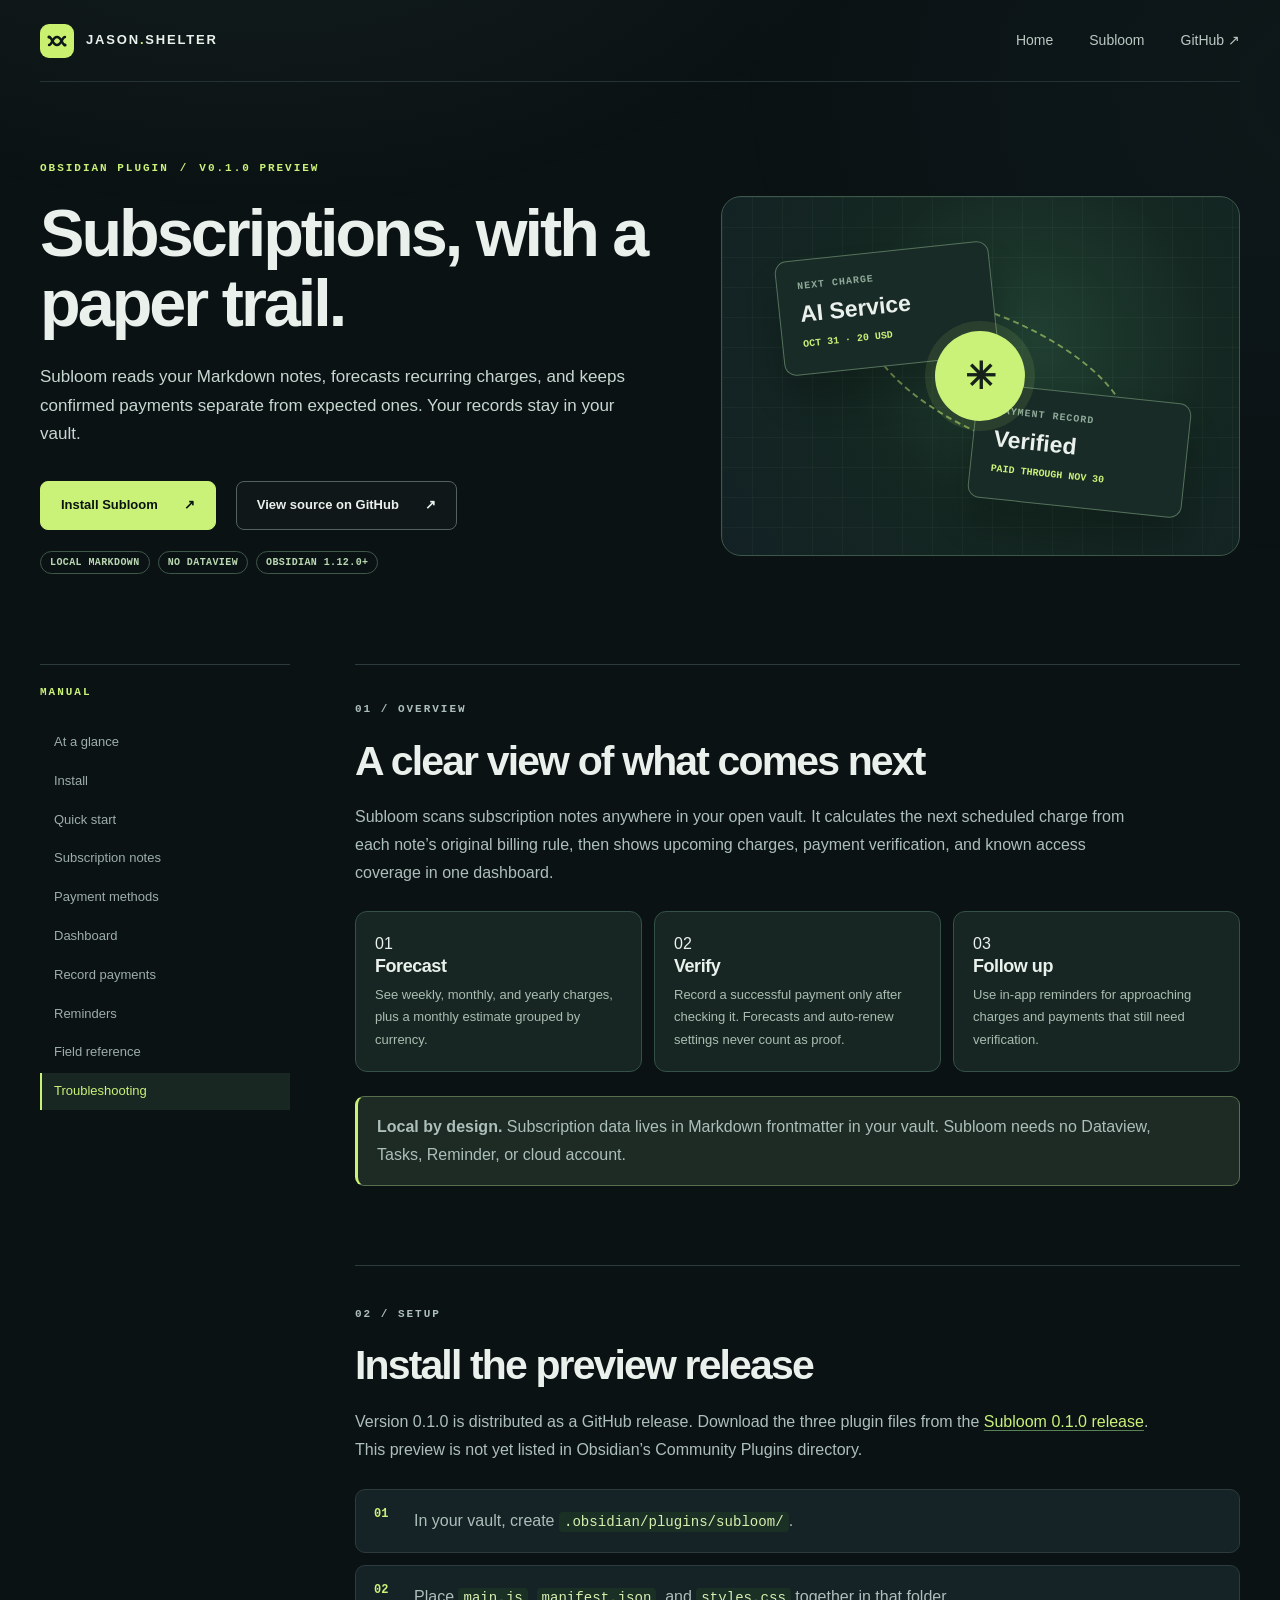
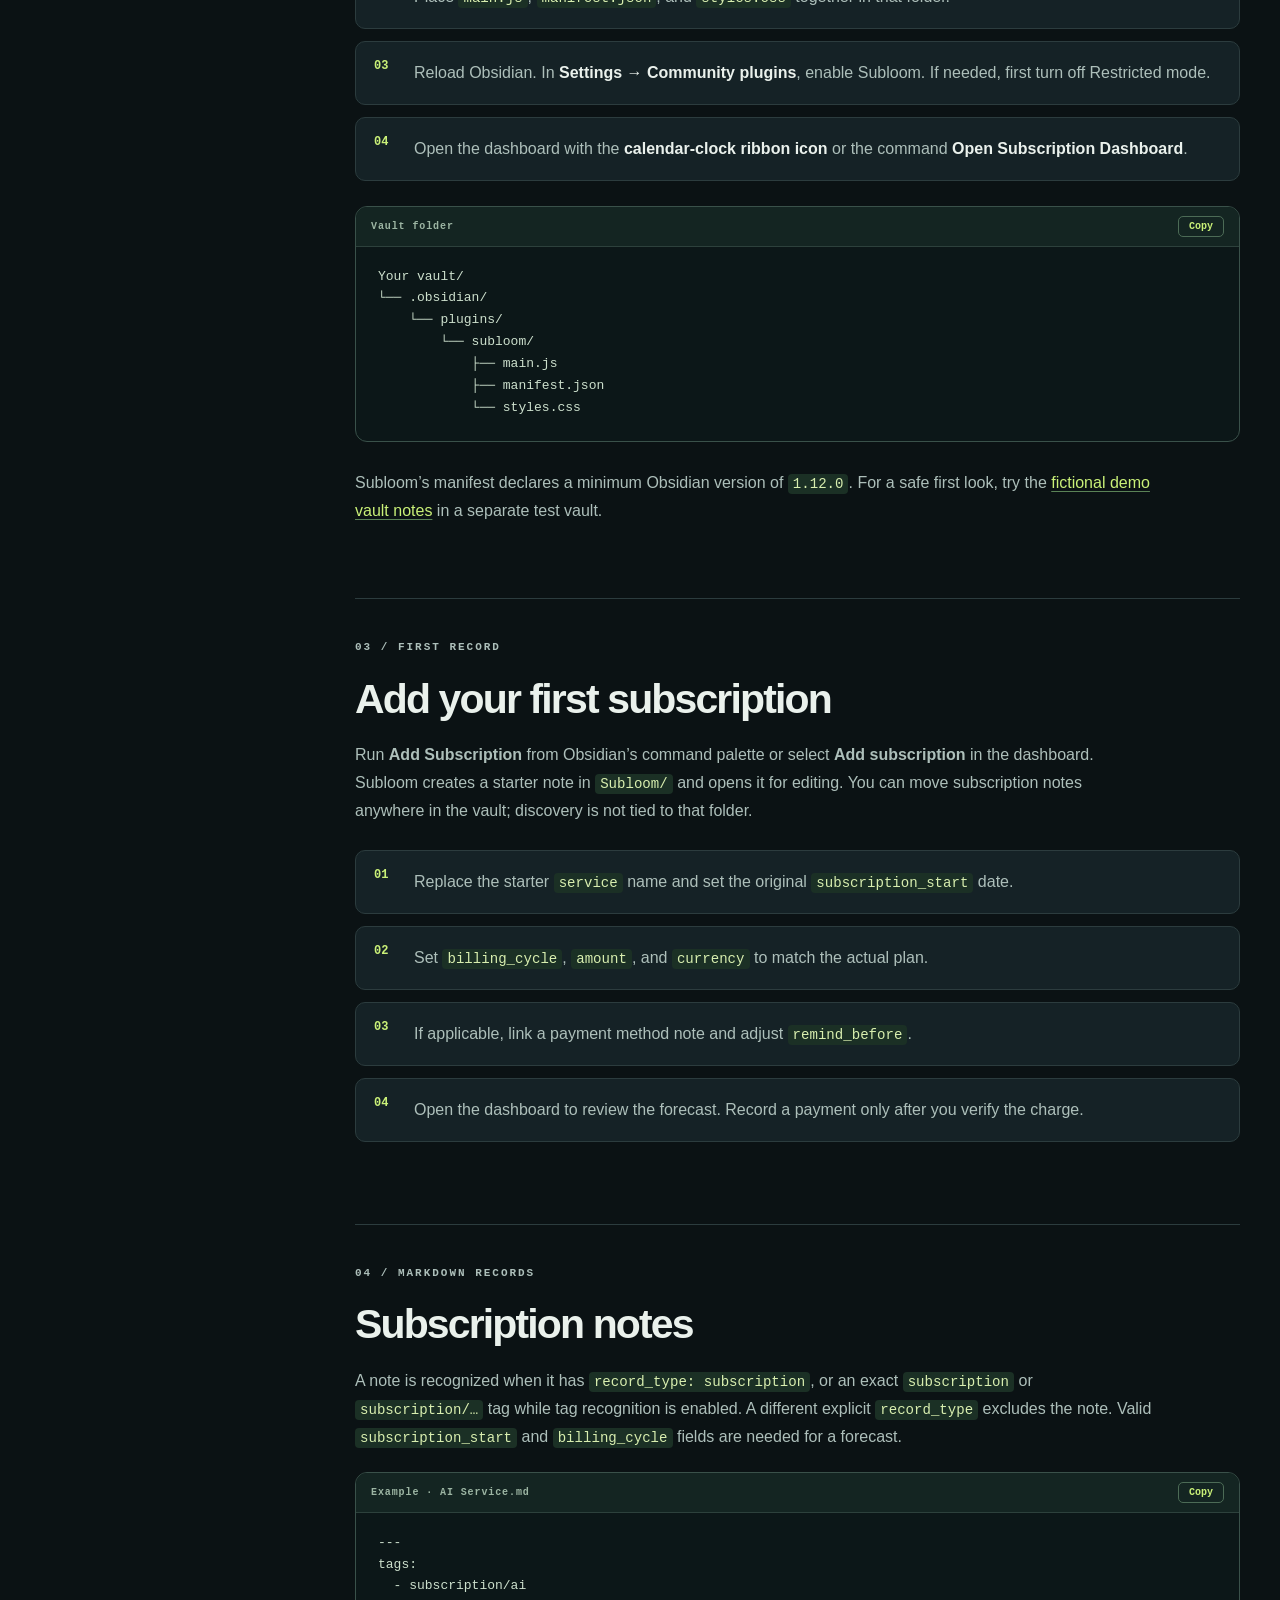
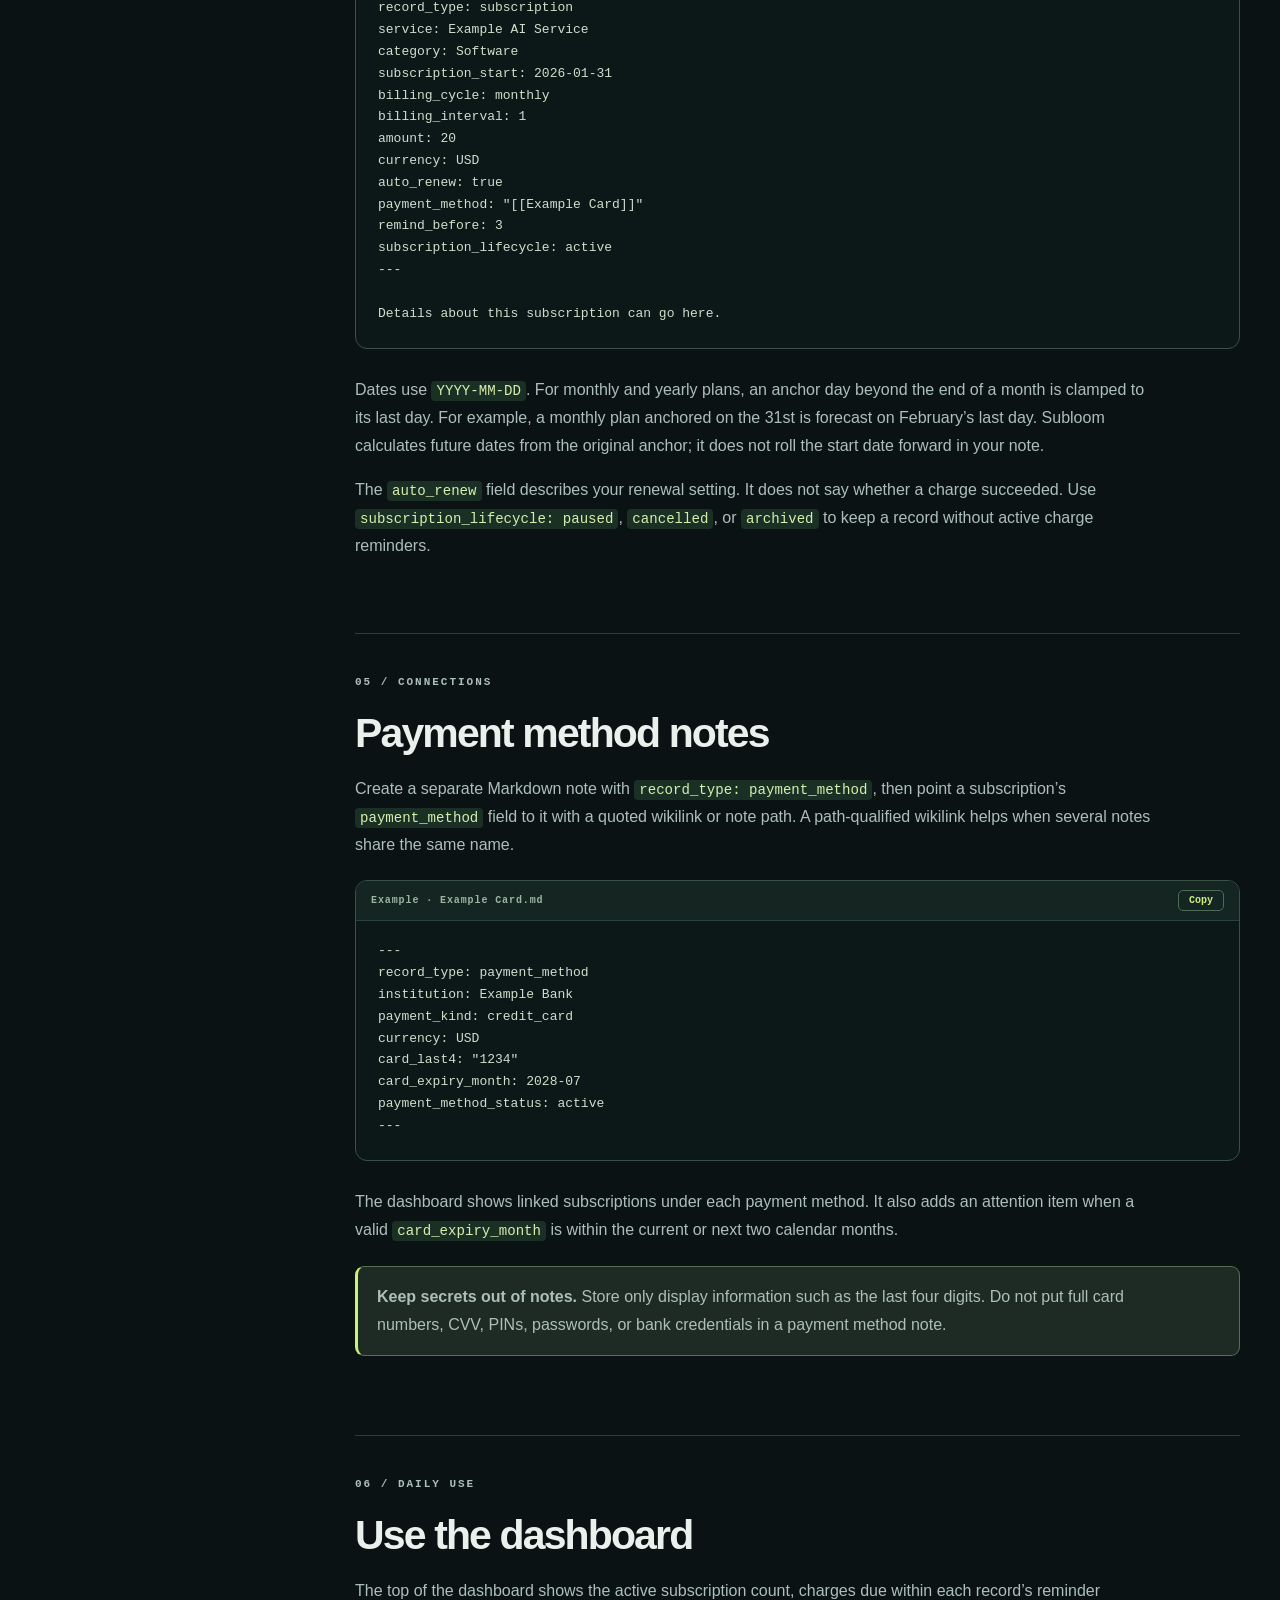
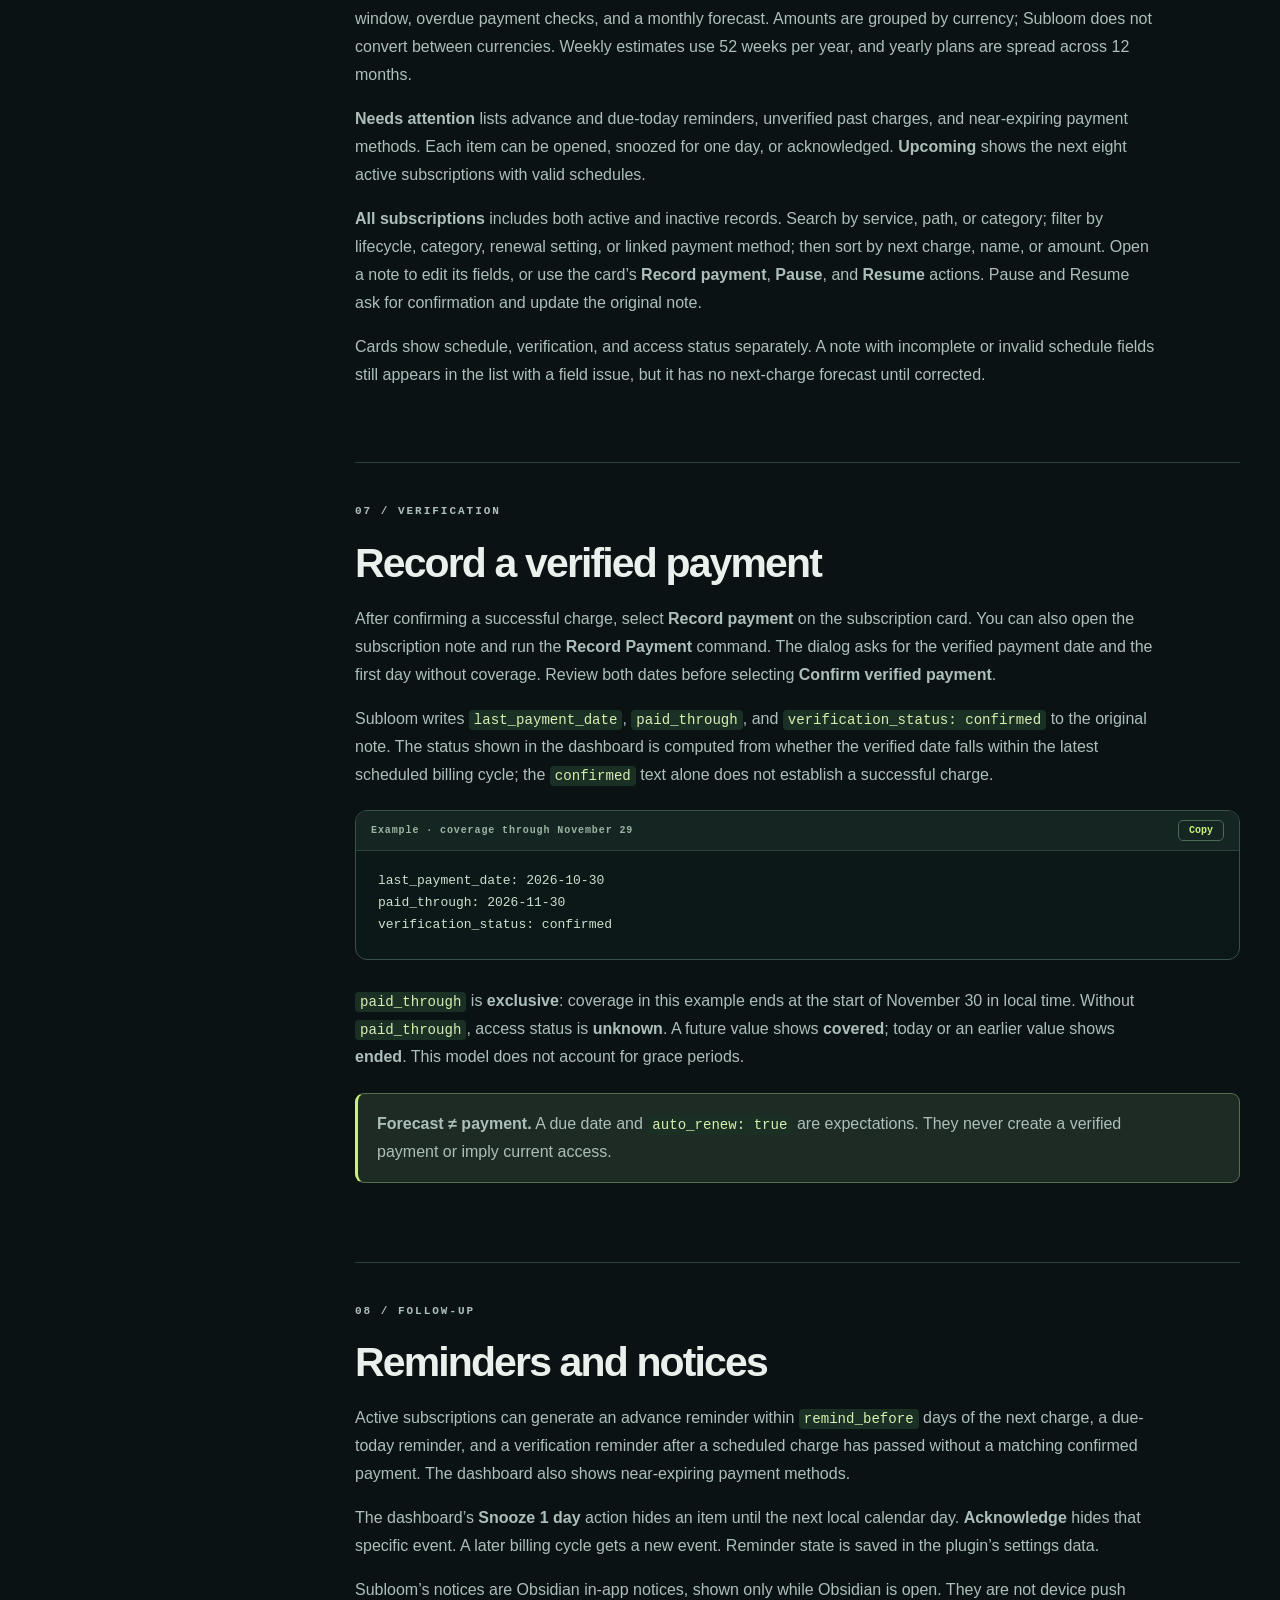
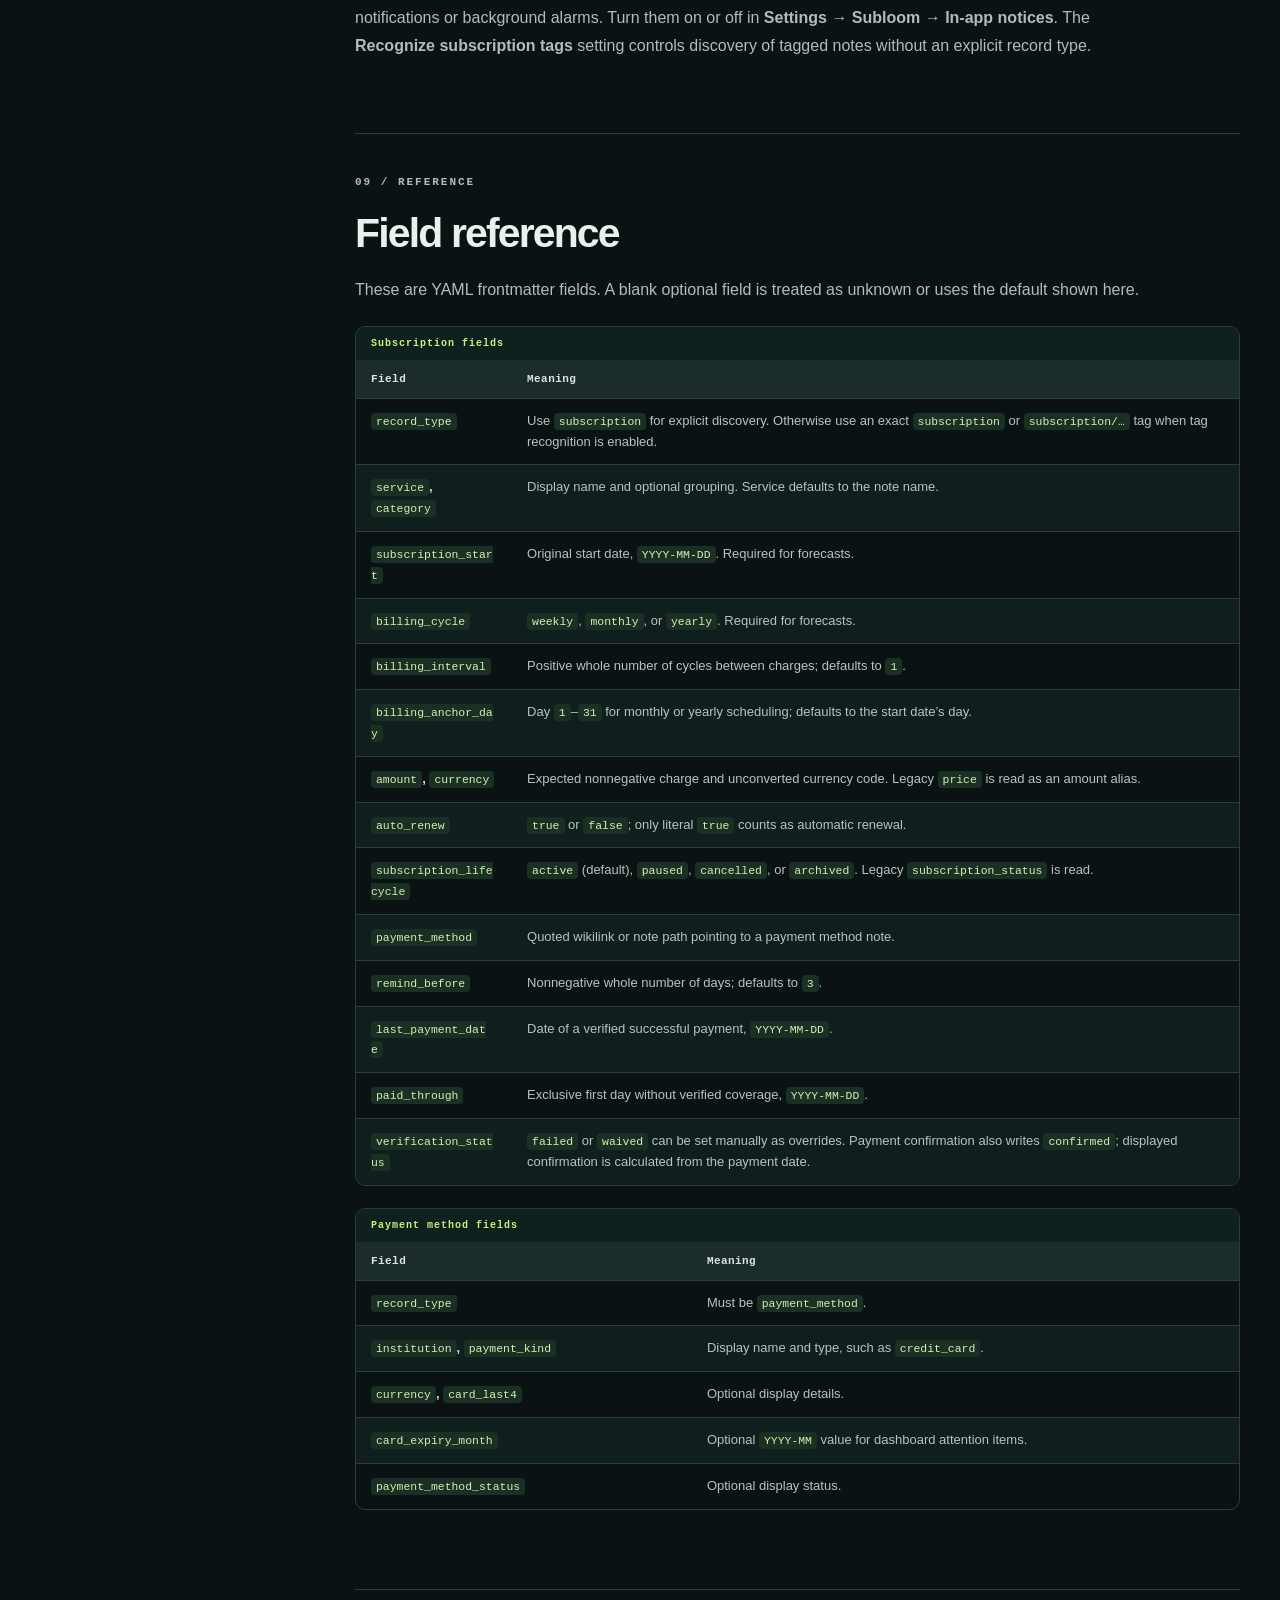
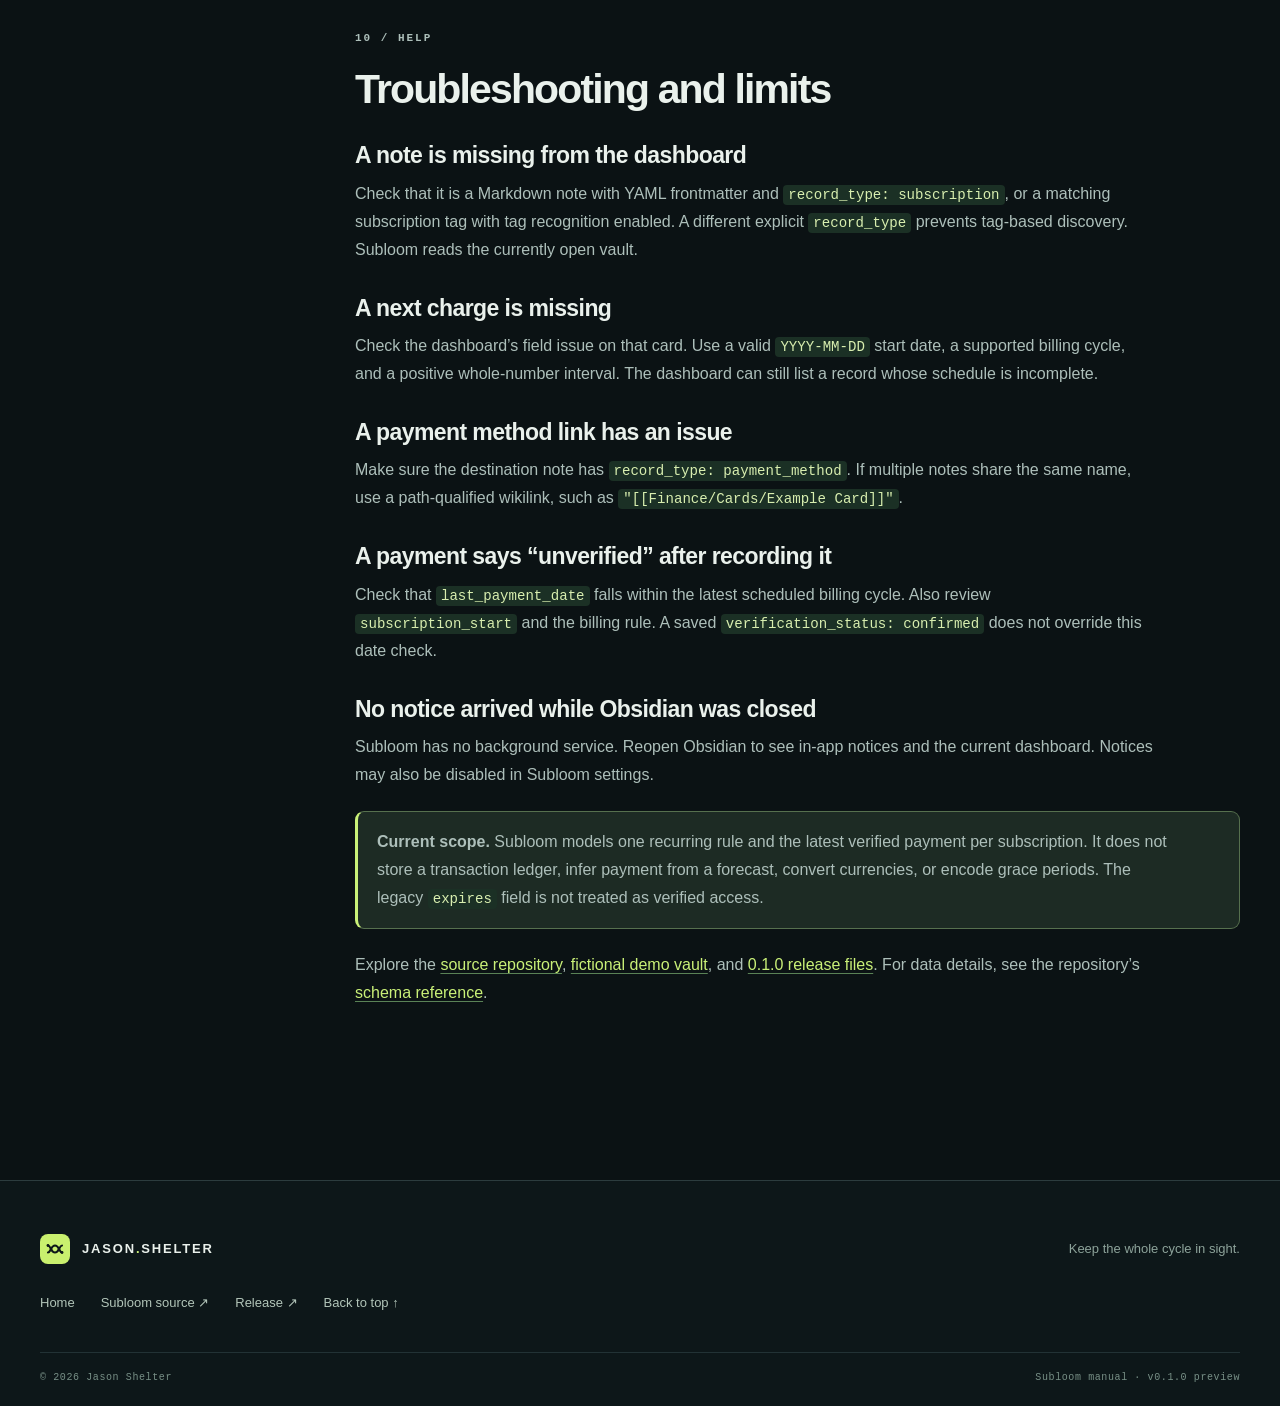
==== subloom/index.html @ 547e7f00 "Build portfolio homepage and Subloom manual" ====
<!doctype html>
<html lang="en">
<head>
  <meta charset="utf-8">
  <meta name="viewport" content="width=device-width, initial-scale=1">
  <meta name="theme-color" content="#101b1c">
  <meta name="description" content="Subloom manual: organize subscription notes, forecast recurring charges, verify payments, and manage reminders in Obsidian.">
  <meta property="og:type" content="website">
  <meta property="og:title" content="Subloom Manual — Jason Shelter">
  <meta property="og:description" content="A practical guide to local, Markdown-first subscription forecasts and payment verification in Obsidian.">
  <meta property="og:url" content="https://jasonshelter0.github.io/subloom/">
  <link rel="canonical" href="https://jasonshelter0.github.io/subloom/">
  <title>Subloom Manual — Jason Shelter</title>
  <link rel="icon" href="../assets/mark.svg" type="image/svg+xml">
  <link rel="stylesheet" href="../assets/site.css">
  <script src="../assets/site.js" defer></script>
</head>
<body class="docs-page">
  <a class="skip-link" href="#main">Skip to content</a>
  <div class="site-shell">
  <header class="site-header">
    <a class="brand" href="/" aria-label="Jason Shelter, home"><img src="../assets/mark.svg" width="34" height="34" alt=""><span>JASON<span class="brand-dot">.</span>SHELTER</span></a>
    <button class="nav-toggle" type="button" aria-label="Open navigation" aria-expanded="false" aria-controls="site-nav"><span></span><span></span><span></span></button>
    <nav class="nav" id="site-nav" aria-label="Main navigation">
      <a href="/">Home</a>
      <a href="/subloom/" aria-current="page">Subloom</a>
      <a href="https://github.com/jasonshelter0" target="_blank" rel="noopener noreferrer">GitHub <span aria-hidden="true">↗</span></a>
    </nav>
  </header>

  <main id="main">
    <section class="docs-hero" aria-labelledby="manual-title">
      <div class="docs-hero-inner">
        <p class="eyebrow">Obsidian plugin <span aria-hidden="true">/</span> v0.1.0 preview</p>
        <h1 id="manual-title">Subscriptions, with a paper trail.</h1>
        <p class="docs-lead">Subloom reads your Markdown notes, forecasts recurring charges, and keeps confirmed payments separate from expected ones. Your records stay in your vault.</p>
        <div class="hero-actions">
          <a class="button button-primary" href="#install">Install Subloom <span aria-hidden="true">↗</span></a>
          <a class="button button-secondary" href="https://github.com/jasonshelter0/obsidian-subloom" target="_blank" rel="noopener noreferrer">View source on GitHub <span aria-hidden="true">↗</span></a>
        </div>
        <p class="page-meta"><span>LOCAL MARKDOWN</span><span>NO DATAVIEW</span><span>OBSIDIAN 1.12.0+</span></p>
      </div>
      <div class="docs-hero-art" aria-hidden="true">
        <div class="art-thread"></div>
        <div class="art-card art-card-one"><small>NEXT CHARGE</small><b>AI Service</b><span>OCT 31 · 20 USD</span></div>
        <div class="art-center">✳</div>
        <div class="art-card art-card-two"><small>PAYMENT RECORD</small><b>Verified</b><span>PAID THROUGH NOV 30</span></div>
      </div>
    </section>

    <div class="docs-layout">
      <aside class="docs-toc" aria-label="On this page">
        <nav aria-label="Manual sections">
          <p class="eyebrow">Manual</p>
          <a href="#overview">At a glance</a>
          <a href="#install">Install</a>
          <a href="#quick-start">Quick start</a>
          <a href="#subscription-notes">Subscription notes</a>
          <a href="#payment-methods">Payment methods</a>
          <a href="#dashboard">Dashboard</a>
          <a href="#payments">Record payments</a>
          <a href="#reminders">Reminders</a>
          <a href="#schema">Field reference</a>
          <a href="#troubleshooting">Troubleshooting</a>
        </nav>
      </aside>

      <div class="docs-content">
        <section class="doc-section" id="overview" aria-labelledby="overview-title">
          <p class="eyebrow">01 / Overview</p>
          <h2 id="overview-title">A clear view of what comes next</h2>
          <p>Subloom scans subscription notes anywhere in your open vault. It calculates the next scheduled charge from each note’s original billing rule, then shows upcoming charges, payment verification, and known access coverage in one dashboard.</p>
          <div class="feature-grid">
            <article class="feature-card"><span aria-hidden="true">01</span><h3>Forecast</h3><p>See weekly, monthly, and yearly charges, plus a monthly estimate grouped by currency.</p></article>
            <article class="feature-card"><span aria-hidden="true">02</span><h3>Verify</h3><p>Record a successful payment only after checking it. Forecasts and auto-renew settings never count as proof.</p></article>
            <article class="feature-card"><span aria-hidden="true">03</span><h3>Follow up</h3><p>Use in-app reminders for approaching charges and payments that still need verification.</p></article>
          </div>
          <div class="info-callout"><p><strong>Local by design.</strong> Subscription data lives in Markdown frontmatter in your vault. Subloom needs no Dataview, Tasks, Reminder, or cloud account.</p></div>
        </section>

        <section class="doc-section" id="install" aria-labelledby="install-title">
          <p class="eyebrow">02 / Setup</p>
          <h2 id="install-title">Install the preview release</h2>
          <p>Version 0.1.0 is distributed as a GitHub release. Download the three plugin files from the <a href="https://github.com/jasonshelter0/obsidian-subloom/releases/tag/0.1.0">Subloom 0.1.0 release</a>. This preview is not yet listed in Obsidian’s Community Plugins directory.</p>
          <ol class="steps">
            <li>In your vault, create <code>.obsidian/plugins/subloom/</code>.</li>
            <li>Place <code>main.js</code>, <code>manifest.json</code>, and <code>styles.css</code> together in that folder.</li>
            <li>Reload Obsidian. In <strong>Settings → Community plugins</strong>, enable Subloom. If needed, first turn off Restricted mode.</li>
            <li>Open the dashboard with the <strong>calendar-clock ribbon icon</strong> or the command <strong>Open Subscription Dashboard</strong>.</li>
          </ol>
          <div class="code-panel"><div class="code-panel-header"><span>Vault folder</span><button class="copy-button" type="button" aria-label="Copy vault folder layout">Copy</button></div><pre><code>Your vault/
└── .obsidian/
    └── plugins/
        └── subloom/
            ├── main.js
            ├── manifest.json
            └── styles.css</code></pre></div>
          <p>Subloom’s manifest declares a minimum Obsidian version of <code>1.12.0</code>. For a safe first look, try the <a href="https://github.com/jasonshelter0/obsidian-subloom/tree/main/sample-vault">fictional demo vault notes</a> in a separate test vault.</p>
        </section>

        <section class="doc-section" id="quick-start" aria-labelledby="start-title">
          <p class="eyebrow">03 / First record</p>
          <h2 id="start-title">Add your first subscription</h2>
          <p>Run <strong>Add Subscription</strong> from Obsidian’s command palette or select <strong>Add subscription</strong> in the dashboard. Subloom creates a starter note in <code>Subloom/</code> and opens it for editing. You can move subscription notes anywhere in the vault; discovery is not tied to that folder.</p>
          <ol class="steps">
            <li>Replace the starter <code>service</code> name and set the original <code>subscription_start</code> date.</li>
            <li>Set <code>billing_cycle</code>, <code>amount</code>, and <code>currency</code> to match the actual plan.</li>
            <li>If applicable, link a payment method note and adjust <code>remind_before</code>.</li>
            <li>Open the dashboard to review the forecast. Record a payment only after you verify the charge.</li>
          </ol>
        </section>

        <section class="doc-section" id="subscription-notes" aria-labelledby="notes-title">
          <p class="eyebrow">04 / Markdown records</p>
          <h2 id="notes-title">Subscription notes</h2>
          <p>A note is recognized when it has <code>record_type: subscription</code>, or an exact <code>subscription</code> or <code>subscription/…</code> tag while tag recognition is enabled. A different explicit <code>record_type</code> excludes the note. Valid <code>subscription_start</code> and <code>billing_cycle</code> fields are needed for a forecast.</p>
          <div class="code-panel"><div class="code-panel-header"><span>Example · AI Service.md</span><button class="copy-button" type="button" aria-label="Copy subscription example">Copy</button></div><pre><code>---
tags:
  - subscription/ai
record_type: subscription
service: Example AI Service
category: Software
subscription_start: 2026-01-31
billing_cycle: monthly
billing_interval: 1
amount: 20
currency: USD
auto_renew: true
payment_method: "[[Example Card]]"
remind_before: 3
subscription_lifecycle: active
---

Details about this subscription can go here.</code></pre></div>
          <p>Dates use <code>YYYY-MM-DD</code>. For monthly and yearly plans, an anchor day beyond the end of a month is clamped to its last day. For example, a monthly plan anchored on the 31st is forecast on February’s last day. Subloom calculates future dates from the original anchor; it does not roll the start date forward in your note.</p>
          <p>The <code>auto_renew</code> field describes your renewal setting. It does not say whether a charge succeeded. Use <code>subscription_lifecycle: paused</code>, <code>cancelled</code>, or <code>archived</code> to keep a record without active charge reminders.</p>
        </section>

        <section class="doc-section" id="payment-methods" aria-labelledby="methods-title">
          <p class="eyebrow">05 / Connections</p>
          <h2 id="methods-title">Payment method notes</h2>
          <p>Create a separate Markdown note with <code>record_type: payment_method</code>, then point a subscription’s <code>payment_method</code> field to it with a quoted wikilink or note path. A path-qualified wikilink helps when several notes share the same name.</p>
          <div class="code-panel"><div class="code-panel-header"><span>Example · Example Card.md</span><button class="copy-button" type="button" aria-label="Copy payment method example">Copy</button></div><pre><code>---
record_type: payment_method
institution: Example Bank
payment_kind: credit_card
currency: USD
card_last4: "1234"
card_expiry_month: 2028-07
payment_method_status: active
---</code></pre></div>
          <p>The dashboard shows linked subscriptions under each payment method. It also adds an attention item when a valid <code>card_expiry_month</code> is within the current or next two calendar months.</p>
          <div class="info-callout"><p><strong>Keep secrets out of notes.</strong> Store only display information such as the last four digits. Do not put full card numbers, CVV, PINs, passwords, or bank credentials in a payment method note.</p></div>
        </section>

        <section class="doc-section" id="dashboard" aria-labelledby="dashboard-title">
          <p class="eyebrow">06 / Daily use</p>
          <h2 id="dashboard-title">Use the dashboard</h2>
          <p>The top of the dashboard shows the active subscription count, charges due within each record’s reminder window, overdue payment checks, and a monthly forecast. Amounts are grouped by currency; Subloom does not convert between currencies. Weekly estimates use 52 weeks per year, and yearly plans are spread across 12 months.</p>
          <p><strong>Needs attention</strong> lists advance and due-today reminders, unverified past charges, and near-expiring payment methods. Each item can be opened, snoozed for one day, or acknowledged. <strong>Upcoming</strong> shows the next eight active subscriptions with valid schedules.</p>
          <p><strong>All subscriptions</strong> includes both active and inactive records. Search by service, path, or category; filter by lifecycle, category, renewal setting, or linked payment method; then sort by next charge, name, or amount. Open a note to edit its fields, or use the card’s <strong>Record payment</strong>, <strong>Pause</strong>, and <strong>Resume</strong> actions. Pause and Resume ask for confirmation and update the original note.</p>
          <p>Cards show schedule, verification, and access status separately. A note with incomplete or invalid schedule fields still appears in the list with a field issue, but it has no next-charge forecast until corrected.</p>
        </section>

        <section class="doc-section" id="payments" aria-labelledby="payments-title">
          <p class="eyebrow">07 / Verification</p>
          <h2 id="payments-title">Record a verified payment</h2>
          <p>After confirming a successful charge, select <strong>Record payment</strong> on the subscription card. You can also open the subscription note and run the <strong>Record Payment</strong> command. The dialog asks for the verified payment date and the first day without coverage. Review both dates before selecting <strong>Confirm verified payment</strong>.</p>
          <p>Subloom writes <code>last_payment_date</code>, <code>paid_through</code>, and <code>verification_status: confirmed</code> to the original note. The status shown in the dashboard is computed from whether the verified date falls within the latest scheduled billing cycle; the <code>confirmed</code> text alone does not establish a successful charge.</p>
          <div class="code-panel"><div class="code-panel-header"><span>Example · coverage through November 29</span><button class="copy-button" type="button" aria-label="Copy payment verification example">Copy</button></div><pre><code>last_payment_date: 2026-10-30
paid_through: 2026-11-30
verification_status: confirmed</code></pre></div>
          <p><code>paid_through</code> is <strong>exclusive</strong>: coverage in this example ends at the start of November 30 in local time. Without <code>paid_through</code>, access status is <strong>unknown</strong>. A future value shows <strong>covered</strong>; today or an earlier value shows <strong>ended</strong>. This model does not account for grace periods.</p>
          <div class="info-callout"><p><strong>Forecast ≠ payment.</strong> A due date and <code>auto_renew: true</code> are expectations. They never create a verified payment or imply current access.</p></div>
        </section>

        <section class="doc-section" id="reminders" aria-labelledby="reminders-title">
          <p class="eyebrow">08 / Follow-up</p>
          <h2 id="reminders-title">Reminders and notices</h2>
          <p>Active subscriptions can generate an advance reminder within <code>remind_before</code> days of the next charge, a due-today reminder, and a verification reminder after a scheduled charge has passed without a matching confirmed payment. The dashboard also shows near-expiring payment methods.</p>
          <p>The dashboard’s <strong>Snooze 1 day</strong> action hides an item until the next local calendar day. <strong>Acknowledge</strong> hides that specific event. A later billing cycle gets a new event. Reminder state is saved in the plugin’s settings data.</p>
          <p>Subloom’s notices are Obsidian in-app notices, shown only while Obsidian is open. They are not device push notifications or background alarms. Turn them on or off in <strong>Settings → Subloom → In-app notices</strong>. The <strong>Recognize subscription tags</strong> setting controls discovery of tagged notes without an explicit record type.</p>
        </section>

        <section class="doc-section" id="schema" aria-labelledby="schema-title">
          <p class="eyebrow">09 / Reference</p>
          <h2 id="schema-title">Field reference</h2>
          <p>These are YAML frontmatter fields. A blank optional field is treated as unknown or uses the default shown here.</p>
          <div class="doc-table-wrap"><table class="doc-table"><caption>Subscription fields</caption><thead><tr><th scope="col">Field</th><th scope="col">Meaning</th></tr></thead><tbody>
            <tr><th scope="row"><code>record_type</code></th><td>Use <code>subscription</code> for explicit discovery. Otherwise use an exact <code>subscription</code> or <code>subscription/…</code> tag when tag recognition is enabled.</td></tr>
            <tr><th scope="row"><code>service</code>, <code>category</code></th><td>Display name and optional grouping. Service defaults to the note name.</td></tr>
            <tr><th scope="row"><code>subscription_start</code></th><td>Original start date, <code>YYYY-MM-DD</code>. Required for forecasts.</td></tr>
            <tr><th scope="row"><code>billing_cycle</code></th><td><code>weekly</code>, <code>monthly</code>, or <code>yearly</code>. Required for forecasts.</td></tr>
            <tr><th scope="row"><code>billing_interval</code></th><td>Positive whole number of cycles between charges; defaults to <code>1</code>.</td></tr>
            <tr><th scope="row"><code>billing_anchor_day</code></th><td>Day <code>1</code>–<code>31</code> for monthly or yearly scheduling; defaults to the start date’s day.</td></tr>
            <tr><th scope="row"><code>amount</code>, <code>currency</code></th><td>Expected nonnegative charge and unconverted currency code. Legacy <code>price</code> is read as an amount alias.</td></tr>
            <tr><th scope="row"><code>auto_renew</code></th><td><code>true</code> or <code>false</code>; only literal <code>true</code> counts as automatic renewal.</td></tr>
            <tr><th scope="row"><code>subscription_lifecycle</code></th><td><code>active</code> (default), <code>paused</code>, <code>cancelled</code>, or <code>archived</code>. Legacy <code>subscription_status</code> is read.</td></tr>
            <tr><th scope="row"><code>payment_method</code></th><td>Quoted wikilink or note path pointing to a payment method note.</td></tr>
            <tr><th scope="row"><code>remind_before</code></th><td>Nonnegative whole number of days; defaults to <code>3</code>.</td></tr>
            <tr><th scope="row"><code>last_payment_date</code></th><td>Date of a verified successful payment, <code>YYYY-MM-DD</code>.</td></tr>
            <tr><th scope="row"><code>paid_through</code></th><td>Exclusive first day without verified coverage, <code>YYYY-MM-DD</code>.</td></tr>
            <tr><th scope="row"><code>verification_status</code></th><td><code>failed</code> or <code>waived</code> can be set manually as overrides. Payment confirmation also writes <code>confirmed</code>; displayed confirmation is calculated from the payment date.</td></tr>
          </tbody></table></div>
          <div class="doc-table-wrap"><table class="doc-table"><caption>Payment method fields</caption><thead><tr><th scope="col">Field</th><th scope="col">Meaning</th></tr></thead><tbody>
            <tr><th scope="row"><code>record_type</code></th><td>Must be <code>payment_method</code>.</td></tr>
            <tr><th scope="row"><code>institution</code>, <code>payment_kind</code></th><td>Display name and type, such as <code>credit_card</code>.</td></tr>
            <tr><th scope="row"><code>currency</code>, <code>card_last4</code></th><td>Optional display details.</td></tr>
            <tr><th scope="row"><code>card_expiry_month</code></th><td>Optional <code>YYYY-MM</code> value for dashboard attention items.</td></tr>
            <tr><th scope="row"><code>payment_method_status</code></th><td>Optional display status.</td></tr>
          </tbody></table></div>
        </section>

        <section class="doc-section" id="troubleshooting" aria-labelledby="troubleshooting-title">
          <p class="eyebrow">10 / Help</p>
          <h2 id="troubleshooting-title">Troubleshooting and limits</h2>
          <h3>A note is missing from the dashboard</h3>
          <p>Check that it is a Markdown note with YAML frontmatter and <code>record_type: subscription</code>, or a matching subscription tag with tag recognition enabled. A different explicit <code>record_type</code> prevents tag-based discovery. Subloom reads the currently open vault.</p>
          <h3>A next charge is missing</h3>
          <p>Check the dashboard’s field issue on that card. Use a valid <code>YYYY-MM-DD</code> start date, a supported billing cycle, and a positive whole-number interval. The dashboard can still list a record whose schedule is incomplete.</p>
          <h3>A payment method link has an issue</h3>
          <p>Make sure the destination note has <code>record_type: payment_method</code>. If multiple notes share the same name, use a path-qualified wikilink, such as <code>"[[Finance/Cards/Example Card]]"</code>.</p>
          <h3>A payment says “unverified” after recording it</h3>
          <p>Check that <code>last_payment_date</code> falls within the latest scheduled billing cycle. Also review <code>subscription_start</code> and the billing rule. A saved <code>verification_status: confirmed</code> does not override this date check.</p>
          <h3>No notice arrived while Obsidian was closed</h3>
          <p>Subloom has no background service. Reopen Obsidian to see in-app notices and the current dashboard. Notices may also be disabled in Subloom settings.</p>
          <div class="info-callout"><p><strong>Current scope.</strong> Subloom models one recurring rule and the latest verified payment per subscription. It does not store a transaction ledger, infer payment from a forecast, convert currencies, or encode grace periods. The legacy <code>expires</code> field is not treated as verified access.</p></div>
          <p>Explore the <a href="https://github.com/jasonshelter0/obsidian-subloom">source repository</a>, <a href="https://github.com/jasonshelter0/obsidian-subloom/tree/main/sample-vault">fictional demo vault</a>, and <a href="https://github.com/jasonshelter0/obsidian-subloom/releases/tag/0.1.0">0.1.0 release files</a>. For data details, see the repository’s <a href="https://github.com/jasonshelter0/obsidian-subloom/blob/main/docs/DATA_SCHEMA.md">schema reference</a>.</p>
        </section>
      </div>
    </div>
  </main>

  <footer class="site-footer">
    <div class="footer-main"><a class="brand" href="/"><img src="../assets/mark.svg" width="30" height="30" alt=""><span>JASON<span class="brand-dot">.</span>SHELTER</span></a><p>Keep the whole cycle in sight.</p></div>
    <div class="footer-links"><a href="/">Home</a><a href="https://github.com/jasonshelter0/obsidian-subloom" target="_blank" rel="noopener noreferrer">Subloom source ↗</a><a href="https://github.com/jasonshelter0/obsidian-subloom/releases/tag/0.1.0">Release ↗</a><a href="#main">Back to top ↑</a></div>
    <div class="footer-bottom"><span>© <span data-year>2026</span> Jason Shelter</span><span>Subloom manual · v0.1.0 preview</span></div>
  </footer>
  </div>
</body>
</html>
---- assets/site.css ----
:root{color-scheme:dark;--bg:#0b1214;--bg-soft:#101a1d;--panel:#142024;--panel-raised:#19272b;--ink:#eaf1ec;--muted:#9baaa7;--quiet:#6f8280;--line:#2c3c3e;--line-soft:#223235;--accent:#caf178;--accent-dark:#18281a;--cyan:#91d6d2;--amber:#e9bb79;--radius:18px;--wrap:1240px;--mono:ui-monospace,SFMono-Regular,Consolas,"Liberation Mono",monospace;--sans:Inter,"Aptos","Segoe UI",Arial,sans-serif}
*{box-sizing:border-box}html{scroll-behavior:smooth;scroll-padding-top:90px}body{margin:0;background:var(--bg);color:var(--ink);font-family:var(--sans);font-size:16px;line-height:1.6;-webkit-font-smoothing:antialiased}body::before{content:"";position:fixed;inset:0;pointer-events:none;z-index:-1;background:radial-gradient(900px 500px at 20% -15%,rgba(129,174,149,.08),transparent 70%),radial-gradient(900px 700px at 105% 10%,rgba(54,114,119,.065),transparent 68%)}a{color:inherit;text-decoration:none}button{font:inherit}button,a{-webkit-tap-highlight-color:transparent}img{max-width:100%}::selection{background:var(--accent);color:#07100e}:focus-visible{outline:2px solid var(--accent);outline-offset:4px}.skip-link{position:absolute;top:-60px;left:14px;z-index:100;background:var(--accent);color:#101a14;padding:8px 14px;border-radius:8px}.skip-link:focus{top:12px}.site-shell{min-height:100vh;overflow:hidden}.section-wrap{width:min(var(--wrap),calc(100% - 80px));margin-inline:auto}.mono,.eyebrow,.project-number,.project-meta,.project-state,.principle-index,.visual-index,.footer-bottom,.graphic-top,.graphic-pill,.graphic-disclaimer{font-family:var(--mono)}
.site-header{height:82px;width:min(var(--wrap),calc(100% - 80px));margin-inline:auto;display:flex;align-items:center;justify-content:space-between;border-bottom:1px solid var(--line-soft);position:relative;z-index:20}.brand{display:inline-flex;align-items:center;gap:12px;white-space:nowrap;font-size:13px;letter-spacing:.14em;font-weight:800}.brand img{display:block;flex:none}.brand-dot{color:var(--accent)}.nav{display:flex;align-items:center;gap:36px;font-size:14px;color:#bbc9c3}.nav>a{transition:color .2s}.nav>a:hover,.footer-links a:hover{color:var(--accent)}.nav .nav-special{padding:10px 15px;border:1px solid #4c6057;border-radius:100px;color:var(--accent);font-weight:650;display:inline-flex;gap:18px;align-items:center}.nav-special:hover{border-color:var(--accent);background:#192b21}.nav-toggle{display:none}.eyebrow{display:flex;align-items:center;gap:11px;color:var(--accent);font-size:11px;font-weight:700;text-transform:uppercase;letter-spacing:.18em;margin:0 0 20px}.signal-dot{width:7px;height:7px;border-radius:50%;background:var(--accent);box-shadow:0 0 0 4px rgba(202,241,120,.12);flex:none;display:inline-block}
h1,h2,h3,p{margin-top:0}h1,h2,h3{line-height:1.06;letter-spacing:-.045em;font-weight:670}h1 em,h2 em{font-style:normal;color:var(--accent)}.button{display:inline-flex;align-items:center;justify-content:space-between;gap:26px;min-height:49px;padding:12px 20px;border-radius:8px;font-size:13px;font-weight:700;transition:transform .2s,background .2s,border-color .2s;white-space:nowrap}.button:hover{transform:translateY(-2px)}.button-primary{background:var(--accent);color:#0a1511;border:1px solid var(--accent)}.button-primary:hover{background:#daf6a0}.button-secondary{border:1px solid #536260;background:rgba(255,255,255,.025);color:var(--ink)}.button-secondary:hover{border-color:var(--accent);background:#15221e}.inline-link,.text-link{font-size:13px;font-weight:700;color:var(--accent);display:inline-flex;align-items:center;gap:10px}.inline-link:hover,.text-link:hover{text-decoration:underline;text-underline-offset:4px}
.hero{display:grid;grid-template-columns:1.02fr .98fr;min-height:667px;align-items:stretch;gap:64px;padding-block:75px 74px}.hero-copy{display:flex;flex-direction:column;align-items:flex-start;padding-top:44px}.hero h1{font-size:clamp(56px,5.25vw,80px);max-width:740px;margin:0 0 26px}.hero-lede{font-size:17px;line-height:1.72;color:#b8c7c2;max-width:570px;margin-bottom:32px}.hero-actions{display:flex;flex-wrap:wrap;gap:10px}.hero-caption{display:flex;align-items:center;gap:23px;margin-top:auto;padding-top:38px;color:var(--quiet);font-size:12px;letter-spacing:.04em}.hero-caption .mono{color:var(--accent);font-size:11px}.hero-visual{position:relative;isolation:isolate;min-height:514px;border:1px solid #35484a;border-radius:22px;background:linear-gradient(148deg,#152527 0%,#101c20 47%,#10201e 100%);overflow:hidden;box-shadow:inset 0 1px rgba(255,255,255,.035),0 32px 90px rgba(0,0,0,.13)}.hero-visual::before{content:"";position:absolute;width:320px;height:320px;left:50%;top:48%;transform:translate(-50%,-50%);border-radius:50%;background:var(--accent);filter:blur(120px);opacity:.075}.visual-grid{position:absolute;inset:0;background-image:linear-gradient(rgba(186,221,203,.06) 1px,transparent 1px),linear-gradient(90deg,rgba(186,221,203,.06) 1px,transparent 1px);background-size:38px 38px;mask-image:linear-gradient(to bottom,transparent 0%,#000 15%,#000 80%,transparent 100%)}.orbit{position:absolute;border:1px dashed rgba(155,193,174,.23);border-radius:50%;left:50%;top:47%;transform:translate(-50%,-50%)}.orbit-one{width:292px;height:292px}.orbit-two{width:478px;height:478px;border-color:rgba(155,193,174,.12)}.visual-core{position:absolute;z-index:3;width:177px;height:177px;border-radius:50%;left:50%;top:47%;transform:translate(-50%,-50%);background:linear-gradient(145deg,#c9f078,#9bc967);border:8px solid rgba(202,241,120,.14);box-shadow:0 0 0 1px #7d9f64,0 25px 45px rgba(0,0,0,.3);display:flex;flex-direction:column;align-items:center;justify-content:center;color:#17221c}.visual-core-mark{font-size:58px;line-height:1;font-weight:750;letter-spacing:-.09em}.visual-core-mark span{color:#526f3b}.visual-core small{font:700 8px var(--mono);letter-spacing:.13em;margin-top:14px}.visual-node{position:absolute;z-index:4;display:flex;gap:8px;align-items:center;padding:9px 12px;border:1px solid #475c58;border-radius:7px;background:#1c2d2d;box-shadow:0 10px 26px rgba(0,0,0,.18);color:#d9e7df;font:700 9px var(--mono);letter-spacing:.09em}.node-icon{color:var(--accent);font-size:15px;font-family:var(--sans);line-height:1}.node-knowledge{left:14%;top:16%}.node-time{right:11%;top:22%}.node-media{left:10%;bottom:22%}.node-systems{right:9%;bottom:17%}.visual-cross{position:absolute;color:#6d9b8c;font:300 22px var(--mono);opacity:.55}.cross-a{left:27%;top:35%}.cross-b{right:23%;top:68%}.cross-c{right:16%;top:52%}.visual-index{position:absolute;display:flex;justify-content:space-between;left:24px;right:24px;bottom:17px;color:#77938d;font-size:9px;letter-spacing:.17em}
.ticker{border-block:1px solid var(--line-soft);background:#0f191b}.ticker-inner{width:min(var(--wrap),calc(100% - 80px));margin:auto;min-height:64px;display:flex;align-items:center;justify-content:space-between;gap:22px;overflow:auto;white-space:nowrap;scrollbar-width:none}.ticker-inner::-webkit-scrollbar{display:none}.ticker span{font:700 10px var(--mono);letter-spacing:.15em;color:#879d96}.ticker i{display:block;flex:none;width:4px;height:4px;background:#617e6f;border-radius:50%}
.work-section{padding-block:116px 132px}.section-heading{display:flex;justify-content:space-between;align-items:end;gap:25px;margin-bottom:38px}.section-heading h2,.approach-intro h2,.about-card h2{font-size:clamp(42px,4.1vw,64px);margin:0}.section-heading .eyebrow{margin-bottom:17px}.section-heading .text-link{margin-bottom:7px;white-space:nowrap}.filter-bar{display:flex;gap:7px;flex-wrap:wrap;margin-bottom:22px}.filter-button{background:none;border:1px solid #3b4d4e;color:#a1b1ac;padding:8px 15px;border-radius:100px;cursor:pointer;font-size:12px;font-weight:700}.filter-button:hover{border-color:var(--accent);color:var(--ink)}.filter-button.is-active{background:var(--accent);color:#132017;border-color:var(--accent)}.project-grid{display:grid;grid-template-columns:repeat(3,minmax(0,1fr));gap:16px}.project-card{min-width:0;background:#121e21;border:1px solid #2b3c3e;border-radius:var(--radius);padding:29px;display:flex;flex-direction:column;min-height:316px;transition:background .22s,border-color .22s,transform .22s}.project-card:hover{background:#172428;border-color:#5a7367;transform:translateY(-3px)}.project-card[hidden]{display:none!important}.project-featured{grid-column:1/-1;display:grid;grid-template-columns:1fr .88fr;min-height:435px;padding:0;background:linear-gradient(130deg,#1c3127 0%,#142821 54%,#152324 100%);overflow:hidden;border-color:#526651}.project-featured:hover{background:linear-gradient(130deg,#213a2c,#172b23 54%,#162526)}.featured-copy{padding:39px 41px 43px;display:flex;flex-direction:column;align-items:flex-start}.project-topline{display:flex;align-items:center;justify-content:space-between;width:100%;gap:10px}.project-number{font-size:10px;letter-spacing:.13em;color:#8fa69a;font-weight:700}.project-state{font-size:10px;color:var(--accent);letter-spacing:.06em;display:inline-flex;align-items:center;gap:9px}.project-state .signal-dot{width:5px;height:5px;box-shadow:none}.project-wordmark{font-size:clamp(54px,6vw,80px);letter-spacing:-.08em;line-height:1;font-weight:700;margin:46px 0 9px;color:#ebf1e8}.project-wordmark>span:first-child{color:var(--accent)}.wordmark-asterisk{font-size:29px;vertical-align:top;display:inline-block;transform:translate(3px,2px);color:var(--accent)}.project-kicker{font-size:22px;font-weight:650;line-height:1.25;letter-spacing:-.02em;margin-bottom:14px}.project-description{font-size:14px;color:#a7b9b1;line-height:1.72;margin-bottom:25px}.featured-copy .project-description{max-width:570px}.project-links{display:flex;align-items:center;gap:28px;flex-wrap:wrap;margin-top:auto}.project-card h3{font-size:27px;margin:44px 0 11px}.project-card:not(.project-featured) .project-description{margin-bottom:auto}.project-glyph{font-size:20px;color:var(--accent);line-height:1}.project-meta{display:flex;gap:7px;flex-wrap:wrap;margin:23px 0 22px}.project-meta span{border:1px solid #394b4b;color:#9bb4aa;border-radius:100px;padding:4px 9px;font-size:9px;letter-spacing:.04em}.card-link{font-size:12px;color:var(--accent);font-weight:750;display:flex;align-items:center;justify-content:space-between;padding-top:15px;border-top:1px solid var(--line)}.card-link:hover{color:#e4ffab}.filter-empty{margin:25px 0;color:var(--muted)}
.featured-graphic{margin:28px 28px 28px 0;border:1px solid #496254;border-radius:12px;background:#101b1b;overflow:hidden;box-shadow:0 26px 58px rgba(0,0,0,.25);transform:rotate(-1.5deg);align-self:center;min-height:375px}.graphic-top{height:42px;display:flex;align-items:center;gap:10px;padding:0 17px;color:#9bb0a5;font-size:9px;letter-spacing:.1em;border-bottom:1px solid #293b38}.graphic-top span:last-child{margin-left:auto;color:#597668}.graphic-dot{display:block;width:8px;height:8px;border-radius:50%;background:var(--accent)}.graphic-header{display:flex;flex-direction:column;gap:3px;padding:22px 24px 17px}.graphic-header span{font-size:10px;color:#8da99c}.graphic-header strong{font-size:18px;letter-spacing:-.02em;font-weight:650}.graphic-stats{margin:0 22px 17px;display:grid;grid-template-columns:repeat(3,1fr);gap:8px}.graphic-stats div{border:1px solid #314740;border-radius:7px;padding:10px 11px;background:#172925}.graphic-stats small{display:block;color:#a2bbab;font:700 8px var(--mono);letter-spacing:.09em}.graphic-stats b{display:block;font-size:21px;line-height:1.3;margin-top:3px}.graphic-row{margin:0 22px 7px;display:flex;align-items:center;gap:10px;padding:9px 10px;border:1px solid #293d37;border-radius:7px}.graphic-row-icon{display:grid;place-items:center;background:#24392f;border-radius:5px;color:var(--accent);width:28px;height:28px;font-size:15px;flex:none}.graphic-row>span:nth-child(2){display:flex;flex-direction:column;line-height:1.3;min-width:0}.graphic-row b{font-size:10px;font-weight:650}.graphic-row small{font-size:9px;color:#7e9d8f}.graphic-pill{margin-left:auto;font-size:7px;letter-spacing:.05em;color:var(--accent);border:1px solid #51734e;border-radius:100px;padding:3px 7px}.graphic-pill.amber{color:var(--amber);border-color:#745b42}.graphic-disclaimer{color:#759282;font-size:8px;text-align:center;margin:12px 0 10px}
.approach-section{background:#121d20;border-block:1px solid var(--line-soft)}.approach-inner{display:grid;grid-template-columns:.87fr 1.13fr;gap:120px;padding-block:110px}.approach-intro p:last-child{max-width:440px;color:#a4b7af;margin:24px 0 0;line-height:1.75}.principles{border-top:1px solid #3c4d4b}.principle{display:grid;grid-template-columns:54px 1fr;gap:12px;border-bottom:1px solid #3c4d4b;padding:26px 0}.principle-index{color:var(--accent);font-size:12px;padding-top:5px}.principle h3{font-size:21px;margin:0 0 8px}.principle p{color:#a2b4ac;font-size:14px;margin:0;max-width:490px}.about-section{padding-block:120px}.about-card{border:1px solid #566a56;background:linear-gradient(120deg,#1c3228,#172824 60%,#142325);border-radius:24px;padding:65px;display:grid;grid-template-columns:1.2fr .8fr;gap:60px;align-items:center}.about-card>div:first-child>p:not(.eyebrow){color:#b4c5b8;max-width:640px;line-height:1.8;margin:23px 0 28px}.about-actions{display:flex;gap:10px;flex-wrap:wrap}.about-mark{height:290px;display:flex;position:relative;align-items:center;justify-content:center;gap:4px;border:1px solid rgba(202,241,120,.2);border-radius:50%;background:radial-gradient(circle at center,rgba(202,241,120,.1),transparent 70%)}.about-mark::before,.about-mark::after{content:"";position:absolute;border:1px dashed rgba(202,241,120,.25);border-radius:50%;inset:18px}.about-mark::after{inset:52px;border-style:solid}.about-mark span{font-size:105px;font-weight:700;letter-spacing:-.16em;color:var(--accent);z-index:1}.about-mark span:nth-child(2){transform:translateY(20px);color:#e6f2df}.about-mark small{position:absolute;bottom:30px;left:0;right:0;text-align:center;color:#a8c8a5;font:700 9px var(--mono);letter-spacing:.14em}
.site-footer{border-top:1px solid var(--line);padding:53px max(40px,calc((100vw - var(--wrap))/2)) 20px;background:#0d1719}.footer-main{display:flex;align-items:center;justify-content:space-between;gap:20px}.footer-main p{font-size:13px;color:#8da39a;margin:0}.footer-links{display:flex;gap:26px;margin-top:29px;font-size:13px;color:#b2c5b9}.footer-bottom{border-top:1px solid var(--line-soft);margin-top:38px;padding-top:17px;display:flex;justify-content:space-between;gap:15px;font-size:10px;color:#789087;letter-spacing:.06em}
/* Documentation */
.docs-page .site-shell{overflow:clip}.docs-hero{width:min(var(--wrap),calc(100% - 80px));margin:auto;padding:78px 0 72px;display:grid;grid-template-columns:1fr .85fr;gap:70px;align-items:center}.docs-hero h1{font-size:clamp(55px,5.2vw,75px);margin:0 0 24px}.docs-hero p:not(.eyebrow){color:#b0c2b9;max-width:630px;line-height:1.76}.docs-hero .button{margin:15px 10px 0 0}.page-meta{display:flex;flex-wrap:wrap;gap:8px;margin:21px 0 18px}.page-meta span{padding:5px 9px;border:1px solid #40584a;border-radius:100px;color:#b9d8b2;font:700 10px var(--mono);letter-spacing:.04em}.docs-hero-art{border:1px solid #3c5848;border-radius:20px;min-height:360px;position:relative;overflow:hidden;background:radial-gradient(circle at 60% 40%,#203f31,#142721 50%,#132125)}.docs-hero-art::before{content:"";position:absolute;inset:0;background-image:linear-gradient(rgba(150,190,161,.05) 1px,transparent 1px),linear-gradient(90deg,rgba(150,190,161,.05) 1px,transparent 1px);background-size:30px 30px}.docs-hero-art .art-card{position:absolute;background:#192b27;border:1px solid #54735c;border-radius:12px;padding:20px;box-shadow:0 25px 35px rgba(0,0,0,.2);min-width:215px}.art-card-one{left:11%;top:15%;transform:rotate(-6deg)}.art-card-two{right:10%;bottom:13%;transform:rotate(6deg)}.art-card small{display:block;color:#8eaa99;font:700 10px var(--mono);letter-spacing:.1em;margin-bottom:9px}.art-card b{display:block;font-size:23px;line-height:1.2}.art-card span{color:var(--accent);font:700 10px var(--mono)}.art-thread{position:absolute;left:26%;top:34%;width:55%;height:33%;border:2px dashed rgba(202,241,120,.52);border-radius:50%;transform:rotate(25deg)}.art-center{position:absolute;left:50%;top:50%;transform:translate(-50%,-50%);width:90px;height:90px;display:grid;place-items:center;border-radius:50%;background:var(--accent);color:#16211a;font-size:37px;font-weight:800;z-index:2;box-shadow:0 0 0 10px rgba(202,241,120,.1)}
.docs-layout{width:min(var(--wrap),calc(100% - 80px));margin:auto;display:grid;grid-template-columns:250px minmax(0,1fr);gap:65px;padding:0 0 100px}.docs-toc{align-self:start;position:sticky;top:26px;border-top:1px solid var(--line);padding-top:19px}.docs-toc h2,.docs-toc>p:first-child{font:700 10px var(--mono);letter-spacing:.14em;text-transform:uppercase;color:var(--quiet);margin:0 0 16px}.docs-toc nav{display:flex;flex-direction:column;gap:2px}.docs-toc a{padding:8px 12px;border-left:2px solid transparent;color:#9cadac;font-size:13px}.docs-toc a:hover,.docs-toc a.is-current{color:var(--accent);border-color:var(--accent);background:#182721}.docs-toc-note{margin-top:26px;padding:16px;border-radius:10px;background:#182521;border:1px solid #385041;font-size:12px;color:#9ab3a6}.docs-toc-note a{padding:0;border:0;color:var(--accent)}.docs-content{min-width:0}.doc-section{border-top:1px solid var(--line);padding:39px 0 57px;scroll-margin-top:30px}.doc-section:first-child{padding-top:35px}.doc-section h2{font-size:clamp(32px,3.2vw,44px);margin:0 0 20px}.doc-section h3{font-size:23px;margin:32px 0 12px;letter-spacing:-.025em}.doc-section p,.doc-section li{color:#adbfba;line-height:1.75}.doc-section p{max-width:800px}.doc-section a:not(.button){color:var(--accent);text-decoration:underline;text-decoration-color:#5a8256;text-underline-offset:3px}.doc-section a:not(.button):hover{color:#e4ffb4}.docs-lead{font-size:17px;color:#c7d8d0!important;line-height:1.7!important}.doc-section code:not(pre code){font:500 .88em var(--mono);color:#d8eeaf;background:#1b3025;padding:2px 5px;border-radius:4px;overflow-wrap:anywhere}.steps{list-style:none;padding:0;counter-reset:step;display:grid;gap:12px;margin:25px 0}.steps>li{counter-increment:step;background:#152226;border:1px solid var(--line);border-radius:10px;padding:17px 18px 17px 58px;position:relative}.steps>li::before{content:counter(step,decimal-leading-zero);position:absolute;left:18px;top:17px;color:var(--accent);font:700 12px var(--mono)}.steps strong{color:var(--ink)}.feature-grid{display:grid;grid-template-columns:repeat(3,minmax(0,1fr));gap:12px;margin:24px 0}.feature-card{border:1px solid #345047;background:#172622;border-radius:12px;padding:19px}.feature-card h3{font-size:18px;margin:0 0 8px}.feature-card p{font-size:13px;margin:0;color:#a9bdb1}.code-panel{position:relative;margin:21px 0 27px;border:1px solid #3a514a;border-radius:12px;overflow:hidden;background:#0c1718}.code-panel-header{display:flex;align-items:center;justify-content:space-between;padding:9px 15px;border-bottom:1px solid #2d413c;background:#142522;color:#9cb5a3;font:700 10px var(--mono);letter-spacing:.09em}.copy-button{background:transparent;border:1px solid #4c6b56;color:var(--accent);padding:4px 10px;border-radius:5px;cursor:pointer;font:700 10px var(--mono)}.copy-button:hover{background:#243c2c}.code-panel pre{margin:0;padding:19px 22px 23px;overflow-x:auto;color:#cde0cd;font:13px/1.68 var(--mono);tab-size:2}.code-panel pre code{font:inherit}.info-callout{background:#1d2b24;border:1px solid #56704e;border-left:3px solid var(--accent);border-radius:9px;padding:16px 19px;margin:22px 0;color:#bfd2bd}.info-callout p:last-child{margin-bottom:0}.callout-title{font-weight:750;color:var(--accent);margin-bottom:5px!important}.info-callout.warning{border-color:#755e43;border-left-color:var(--amber);background:#29251d}.info-callout.warning .callout-title{color:var(--amber)}.doc-table-wrap{overflow-x:auto;border:1px solid var(--line);border-radius:10px;margin:22px 0}.doc-table{border-collapse:collapse;width:100%;min-width:620px;font-size:13px}.doc-table thead th{text-align:left;background:#1c2c2a;color:#d9e7df;font:700 11px var(--mono);letter-spacing:.04em;padding:13px 15px}.doc-table caption{caption-side:top;text-align:left;padding:11px 15px;background:#10201e;color:var(--accent);font:700 10px var(--mono);letter-spacing:.1em}.doc-table tbody th{padding:12px 15px;color:#cfdfd2;text-align:left;border-top:1px solid #2b3e3a;vertical-align:top;font-weight:600}.doc-table td{padding:12px 15px;color:#b2c6bc;border-top:1px solid #2b3e3a;vertical-align:top}.doc-table tr:nth-child(even) td,.doc-table tr:nth-child(even) th{background:#101e1e}.doc-table code{font-size:12px}.doc-section details{border:1px solid #3b5149;border-radius:9px;background:#152321;margin:9px 0;padding:16px 18px}.doc-section summary{cursor:pointer;font-weight:700;color:var(--ink)}.doc-section details p:last-child{margin:12px 0 0}.doc-section ul{padding-left:21px}.doc-section ul li+li{margin-top:9px}.doc-nav-end{display:flex;gap:10px;flex-wrap:wrap;margin-top:30px}
@media(max-width:1050px){.hero{gap:30px;grid-template-columns:1fr .87fr}.hero h1{font-size:60px}.hero-visual{min-height:465px}.project-grid{grid-template-columns:repeat(2,minmax(0,1fr))}.project-featured{grid-template-columns:1fr .8fr}.featured-graphic{margin:25px 22px 25px 0}.approach-inner{gap:65px}.docs-layout{gap:38px;grid-template-columns:210px minmax(0,1fr)}.feature-grid{grid-template-columns:repeat(2,minmax(0,1fr))}}
@media(max-width:760px){.section-wrap,.site-header,.ticker-inner,.docs-hero,.docs-layout{width:min(100% - 36px,var(--wrap))}.site-header{height:69px}.brand{font-size:12px}.nav-toggle{display:flex;flex-direction:column;justify-content:center;gap:5px;width:40px;height:40px;background:transparent;border:1px solid #425852;border-radius:8px;padding:9px;cursor:pointer}.nav-toggle span{height:2px;width:100%;background:var(--accent);border-radius:2px}.nav{display:none;position:absolute;top:65px;left:0;right:0;background:#122022;border:1px solid #40564d;border-radius:10px;padding:15px;box-shadow:0 20px 40px rgba(0,0,0,.3);flex-direction:column;align-items:stretch;gap:0}.nav.is-open{display:flex}.nav>a{padding:11px}.nav .nav-special{margin-top:8px}.hero{display:flex;flex-direction:column;gap:34px;min-height:0;padding-block:68px 50px}.hero-copy{padding:0}.hero h1{font-size:clamp(48px,10vw,72px)}.hero-lede{font-size:16px}.hero-caption{margin-top:35px}.hero-visual{min-height:450px}.work-section{padding-block:78px 90px}.section-heading{align-items:flex-start;flex-direction:column;gap:15px}.section-heading h2,.approach-intro h2,.about-card h2{font-size:clamp(38px,8vw,54px)}.project-featured{grid-template-columns:1fr}.featured-copy{padding:29px}.project-wordmark{margin-top:32px;font-size:65px}.featured-graphic{margin:0 25px 25px;transform:none;min-height:360px}.approach-inner{grid-template-columns:1fr;gap:35px;padding-block:78px}.approach-intro p:last-child{margin-top:17px}.about-section{padding-block:80px}.about-card{padding:35px;grid-template-columns:1fr;gap:35px}.about-mark{height:220px}.footer-main{align-items:flex-start;flex-direction:column}.site-footer{padding-inline:18px}.docs-hero{grid-template-columns:1fr;gap:25px;padding:58px 0 55px}.docs-hero h1{font-size:clamp(46px,9vw,68px)}.docs-hero-art{min-height:290px}.docs-layout{display:block;padding-bottom:65px}.docs-toc{position:static;margin-bottom:25px}.docs-toc nav{display:grid;grid-template-columns:repeat(2,minmax(0,1fr));gap:0}.doc-section{padding:33px 0 45px}}
@media(max-width:560px){.hero h1{font-size:47px}.hero-actions,.about-actions{align-items:stretch;width:100%;flex-direction:column}.hero-actions .button,.about-actions .button{width:100%}.hero-visual{min-height:365px}.orbit-one{width:235px;height:235px}.orbit-two{width:385px;height:385px}.visual-core{width:140px;height:140px}.visual-core-mark{font-size:46px}.visual-core small{font-size:6px}.visual-node{padding:7px 8px;font-size:7px}.node-icon{font-size:11px}.node-knowledge{left:4%;top:16%}.node-time{right:4%;top:19%}.node-media{left:5%;bottom:24%}.node-systems{right:4%;bottom:21%}.ticker-inner{gap:16px}.project-grid,.feature-grid{grid-template-columns:1fr}.project-card{min-height:285px;padding:25px}.project-featured{padding:0}.featured-copy{padding:27px}.featured-graphic{margin:0 18px 18px}.graphic-header{padding:17px 18px 13px}.graphic-stats,.graphic-row{margin-left:16px;margin-right:16px}.about-card{padding:25px}.about-mark{height:190px}.about-mark span{font-size:77px}.footer-bottom{flex-direction:column}.docs-toc nav{grid-template-columns:repeat(2,minmax(0,1fr))}.docs-hero-art{min-height:250px}.art-card{min-width:170px!important;padding:13px!important}.art-card-one{left:5%;top:12%}.art-card-two{right:5%;bottom:10%}.art-card b{font-size:18px}.art-center{width:68px;height:68px;font-size:26px}.doc-section h2{font-size:34px}.doc-table{min-width:570px}}
@media(prefers-reduced-motion:reduce){html{scroll-behavior:auto}*,*::before,*::after{animation-duration:.001ms!important;transition-duration:.001ms!important}}
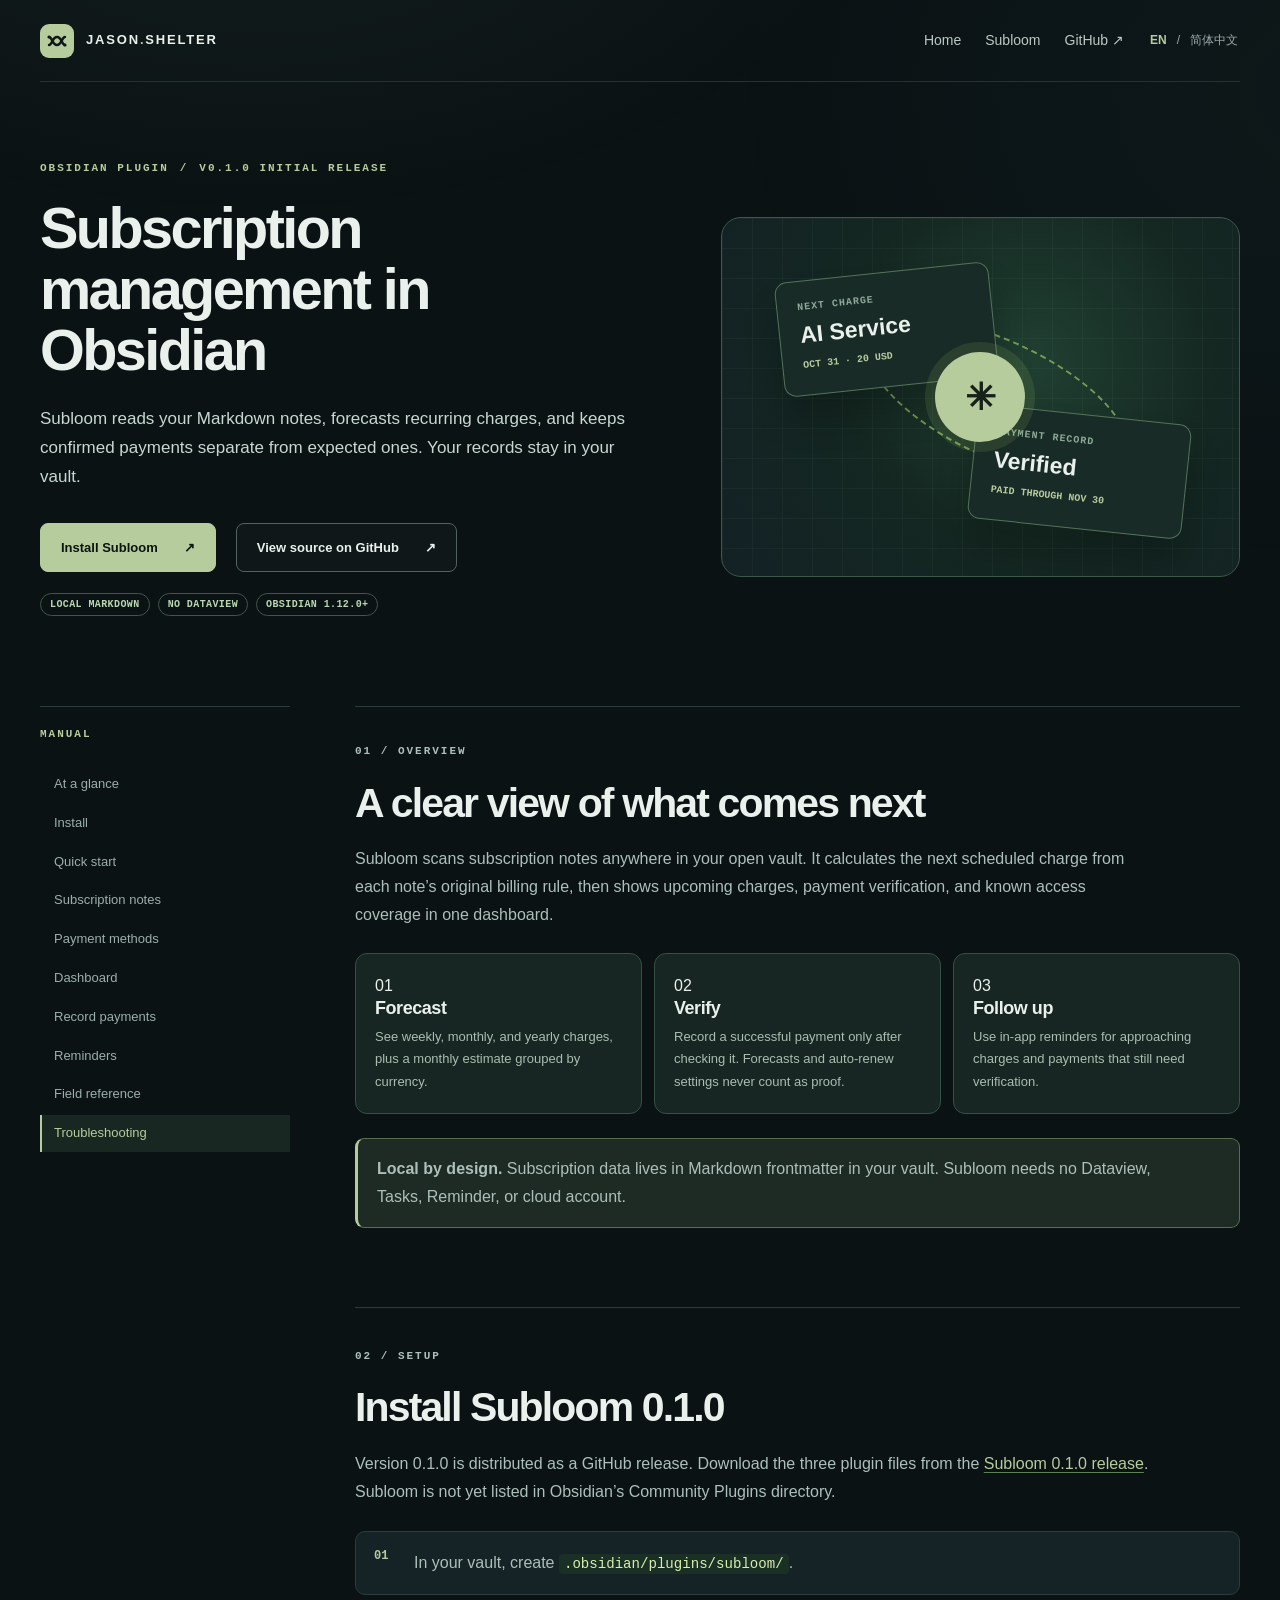
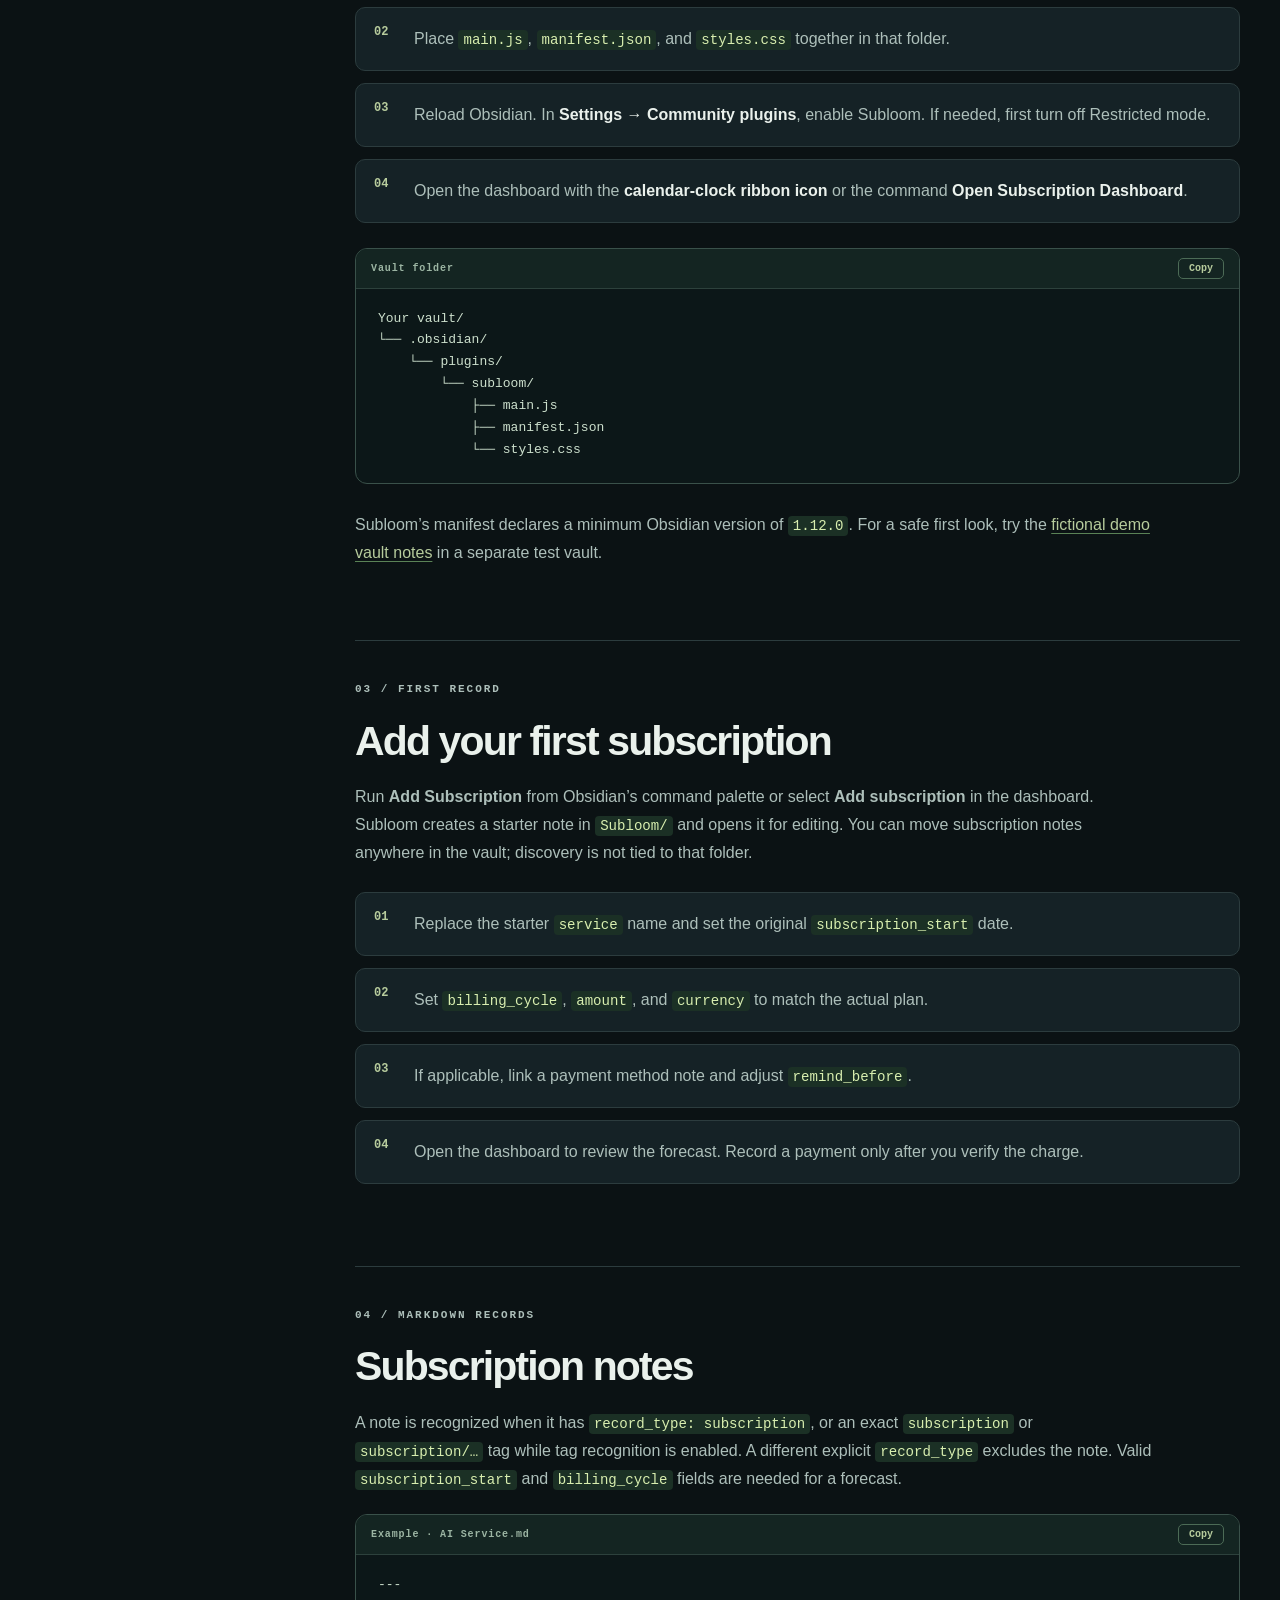
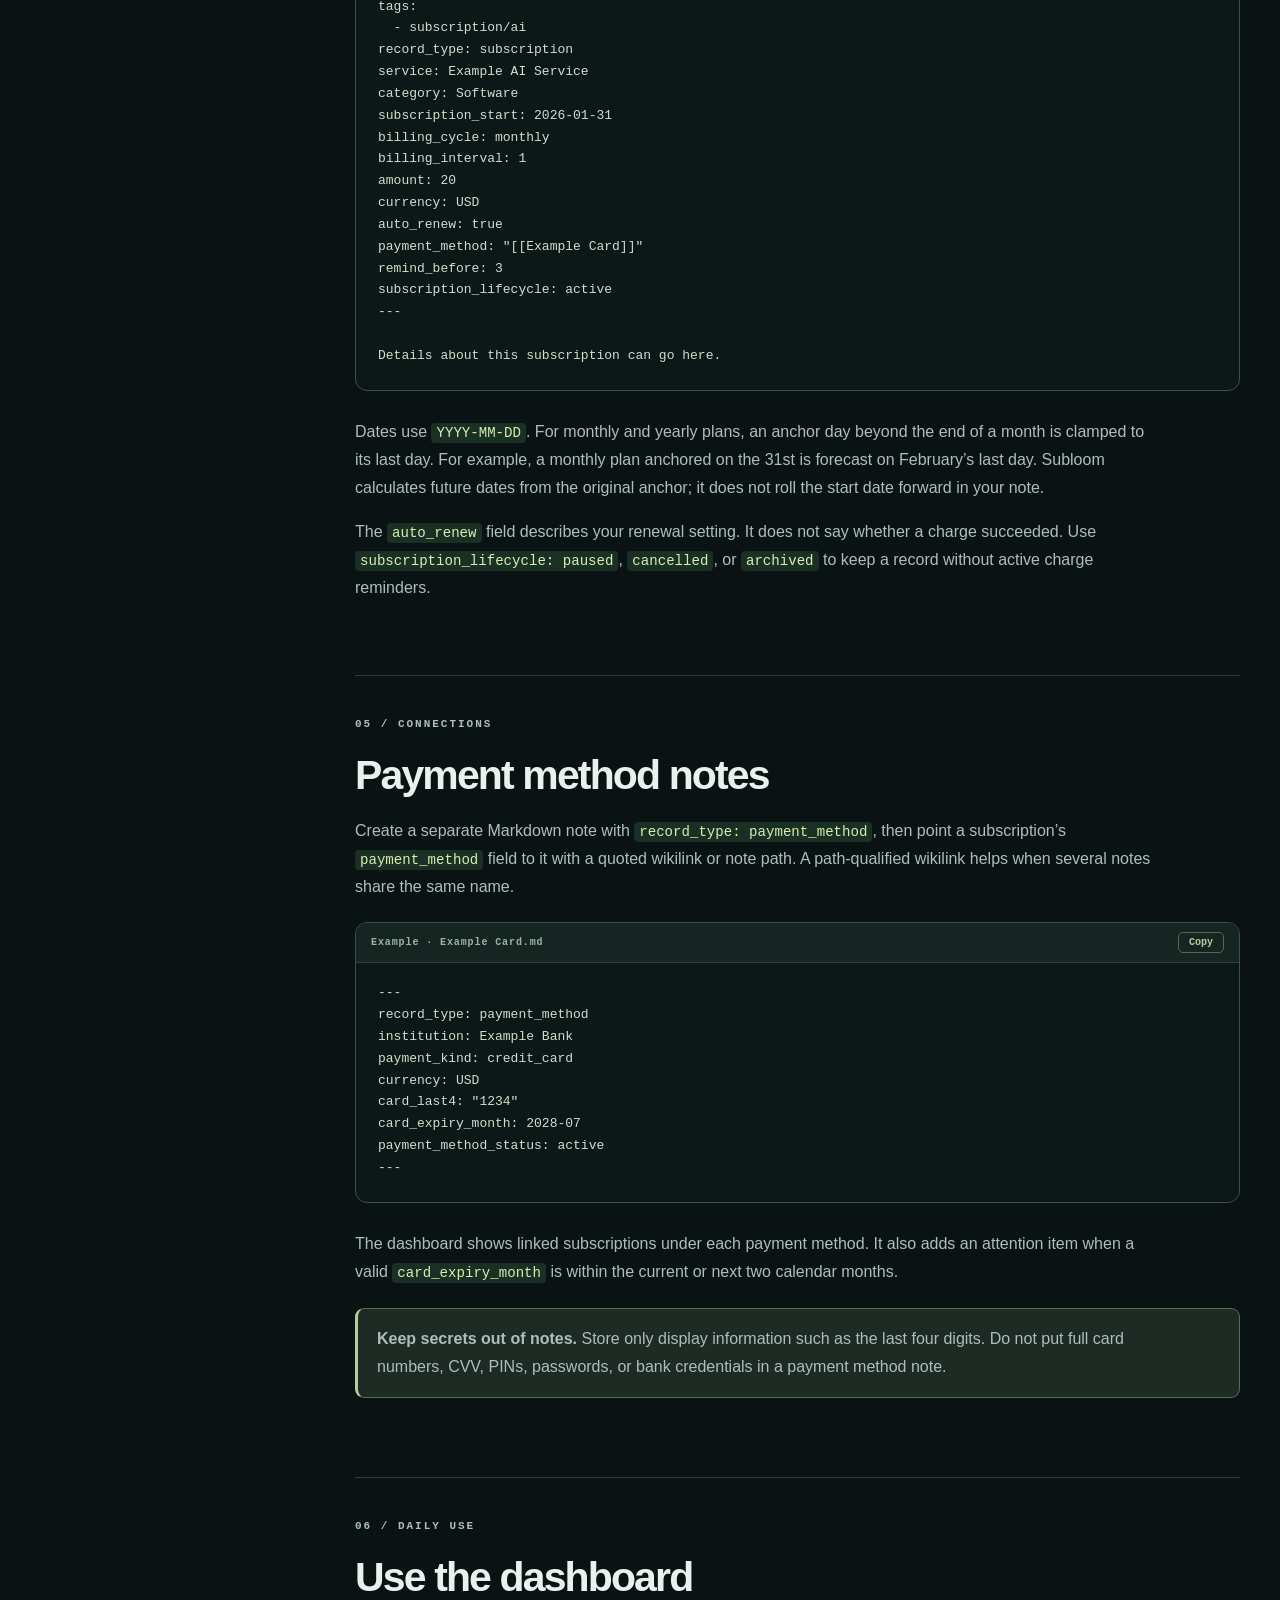
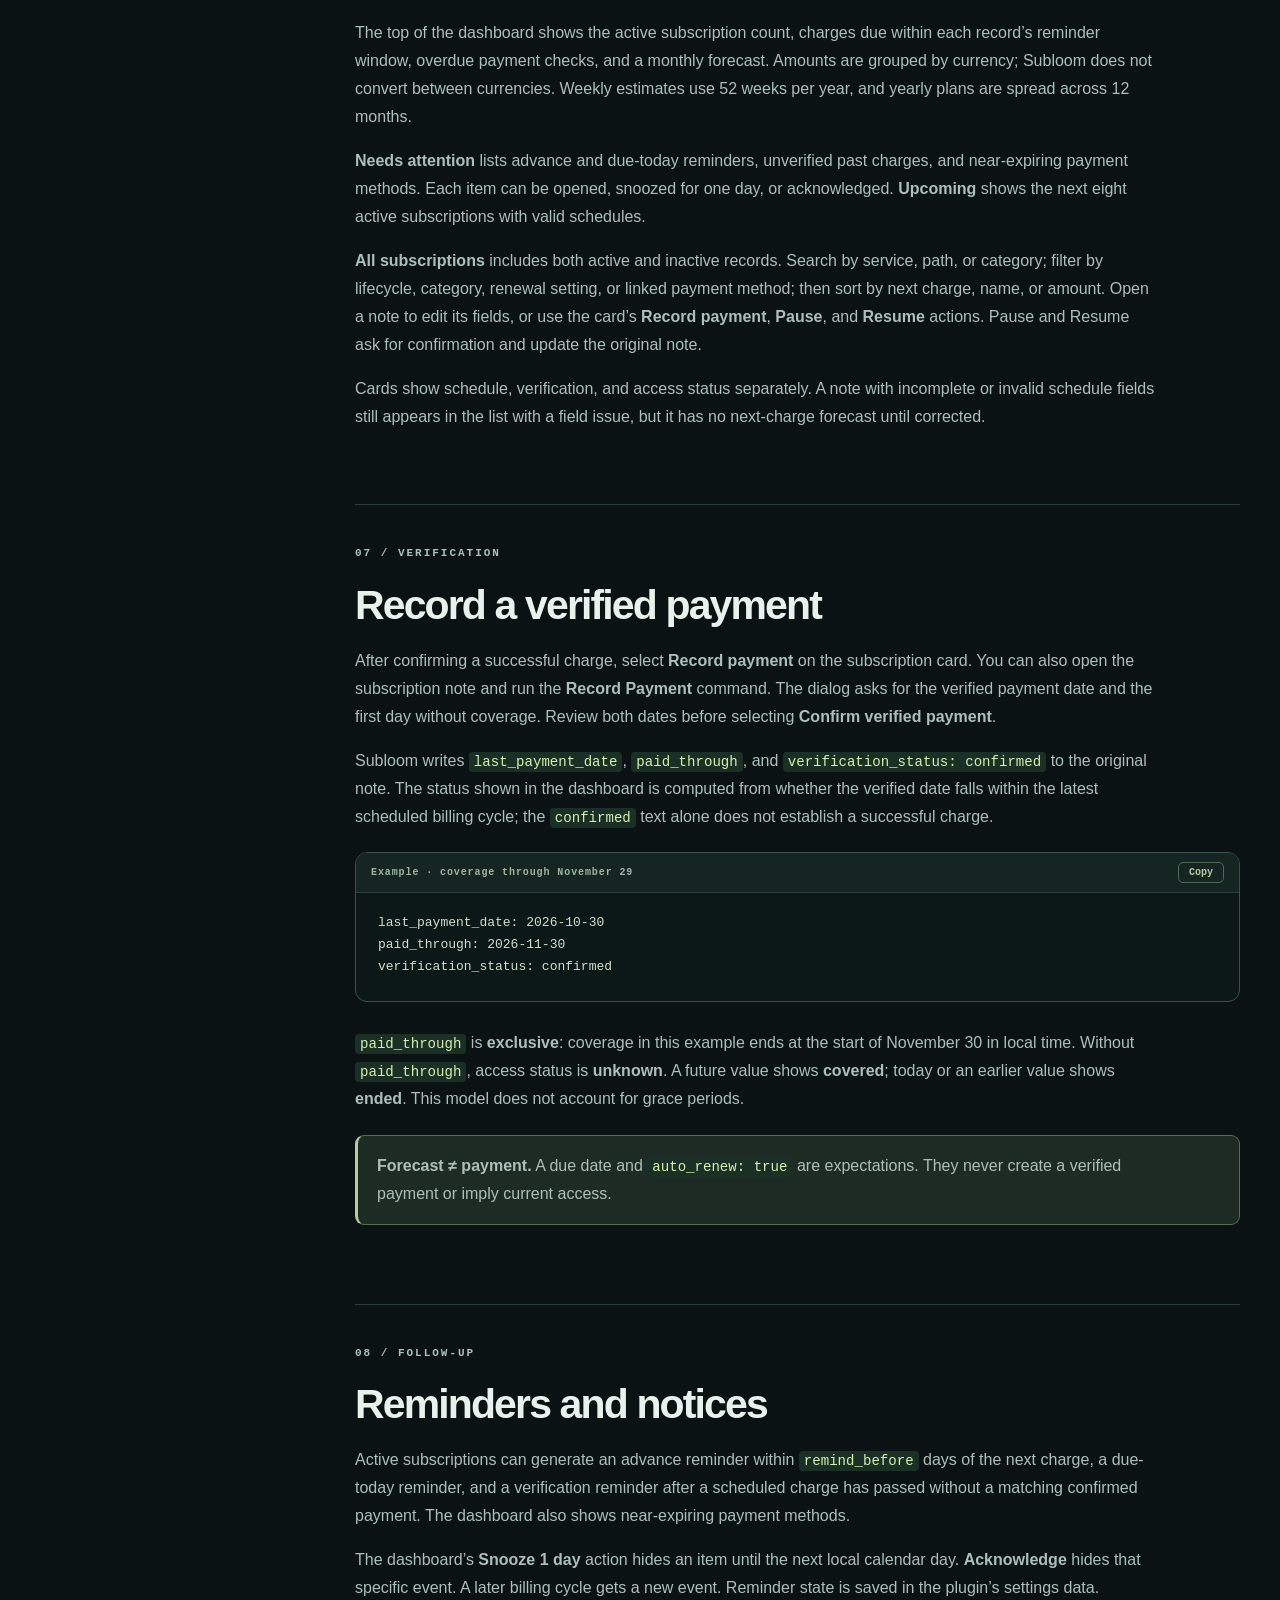
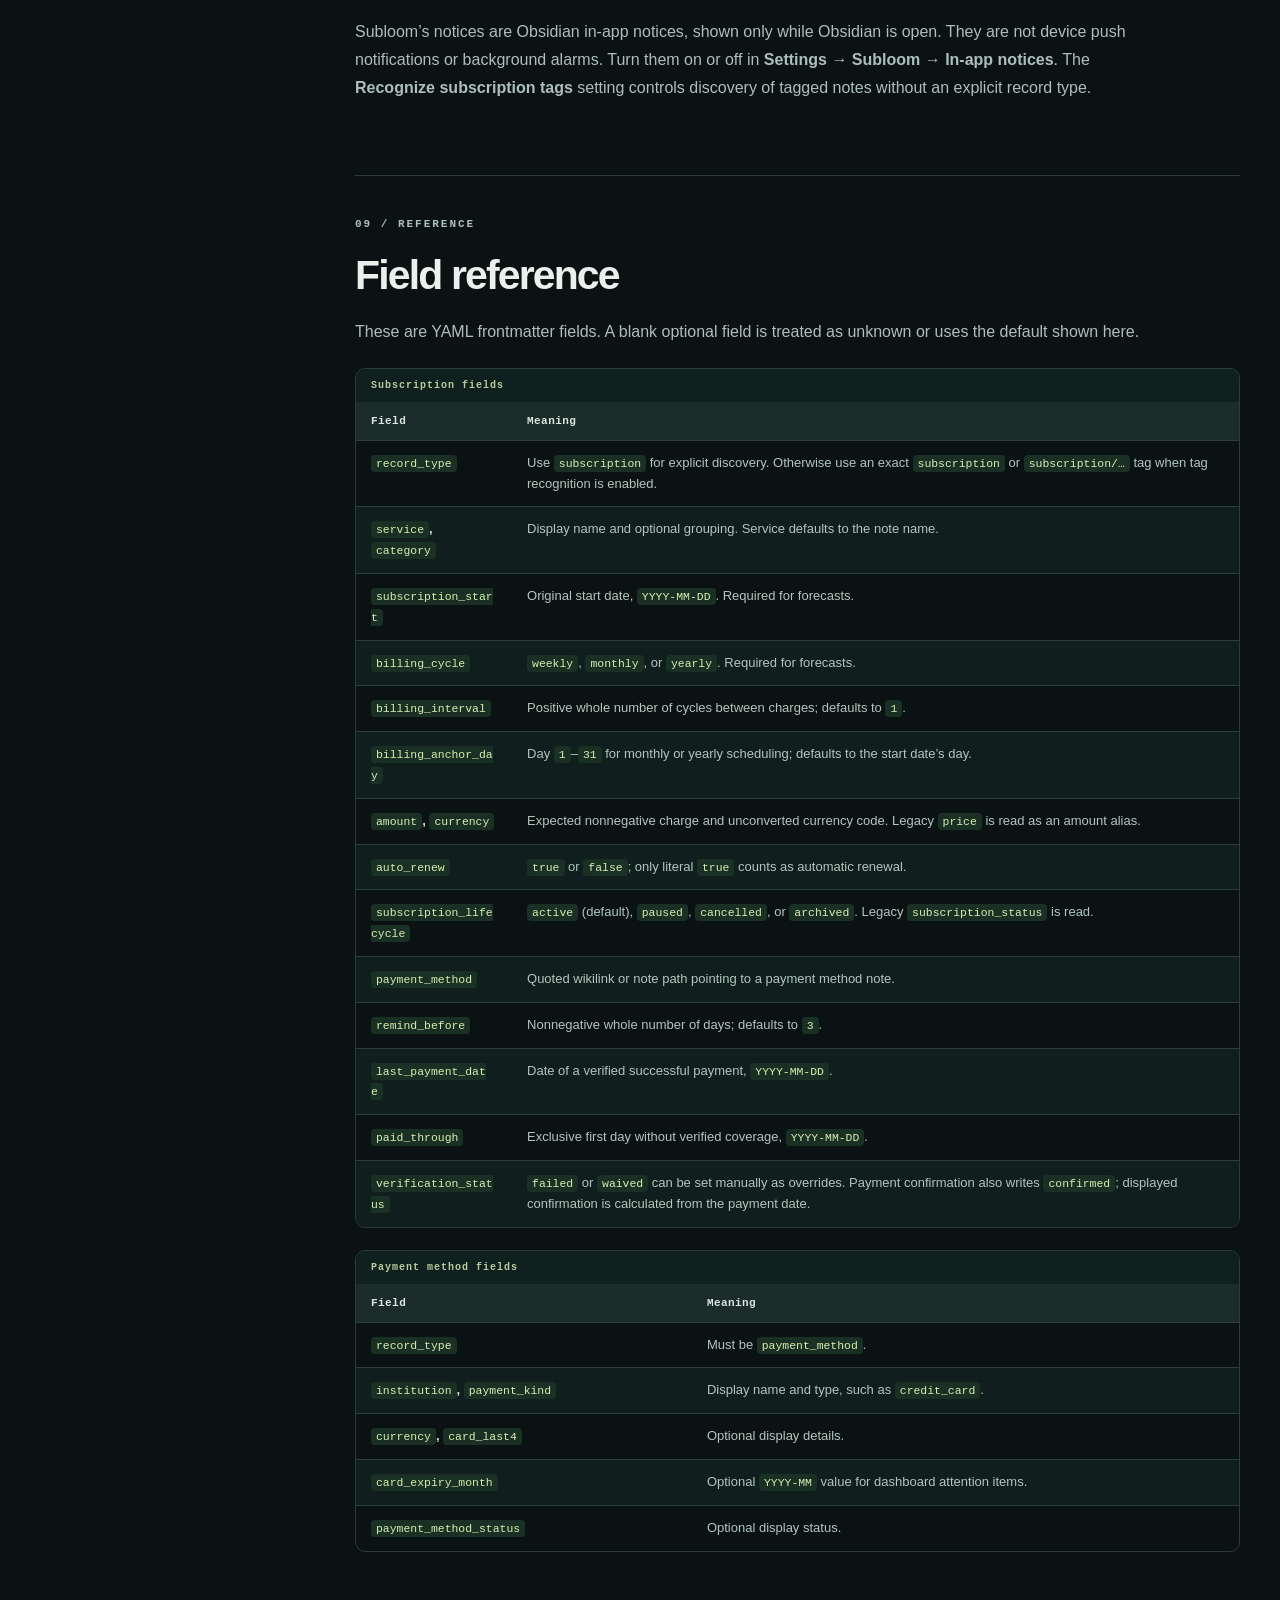
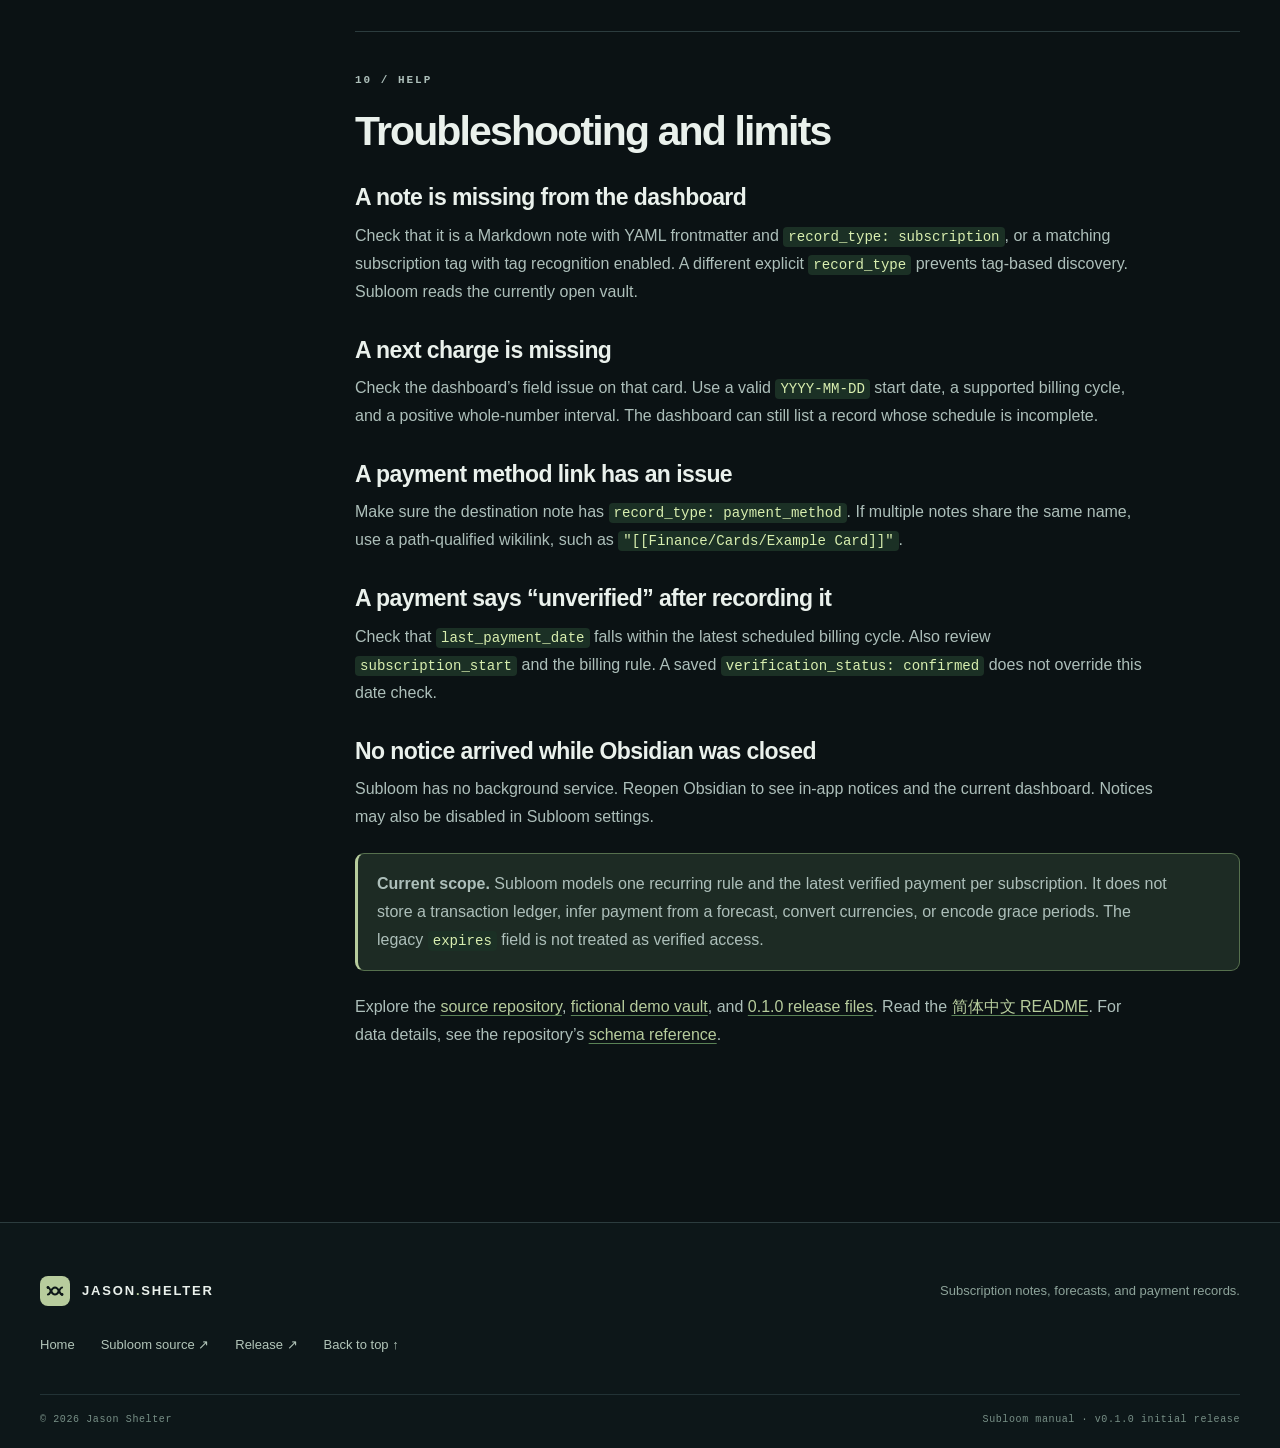
==== commit f2816f24: "Add Chinese pages and soften site presentation" ====
--- a/subloom/index.html
+++ b/subloom/index.html
@@ -10,29 +10,33 @@
   <meta property="og:description" content="A practical guide to local, Markdown-first subscription forecasts and payment verification in Obsidian.">
   <meta property="og:url" content="https://jasonshelter0.github.io/subloom/">
   <link rel="canonical" href="https://jasonshelter0.github.io/subloom/">
+  <link rel="alternate" hreflang="en" href="https://jasonshelter0.github.io/subloom/">
+  <link rel="alternate" hreflang="zh-CN" href="https://jasonshelter0.github.io/zh-cn/subloom/">
+  <link rel="alternate" hreflang="x-default" href="https://jasonshelter0.github.io/subloom/">
   <title>Subloom Manual — Jason Shelter</title>
-  <link rel="icon" href="../assets/mark.svg" type="image/svg+xml">
-  <link rel="stylesheet" href="../assets/site.css">
-  <script src="../assets/site.js" defer></script>
+  <link rel="icon" href="/assets/mark.svg" type="image/svg+xml">
+  <link rel="stylesheet" href="/assets/site.css">
+  <script src="/assets/site.js" defer></script>
 </head>
 <body class="docs-page">
   <a class="skip-link" href="#main">Skip to content</a>
   <div class="site-shell">
   <header class="site-header">
-    <a class="brand" href="/" aria-label="Jason Shelter, home"><img src="../assets/mark.svg" width="34" height="34" alt=""><span>JASON<span class="brand-dot">.</span>SHELTER</span></a>
+    <a class="brand" href="/" aria-label="Jason Shelter, home"><img src="/assets/mark.svg" width="34" height="34" alt=""><span>JASON<span class="brand-dot">.</span>SHELTER</span></a>
     <button class="nav-toggle" type="button" aria-label="Open navigation" aria-expanded="false" aria-controls="site-nav"><span></span><span></span><span></span></button>
     <nav class="nav" id="site-nav" aria-label="Main navigation">
       <a href="/">Home</a>
       <a href="/subloom/" aria-current="page">Subloom</a>
       <a href="https://github.com/jasonshelter0" target="_blank" rel="noopener noreferrer">GitHub <span aria-hidden="true">↗</span></a>
+      <div class="language-switch" aria-label="Language"><a href="/subloom/" lang="en" hreflang="en" aria-current="page">EN</a><span aria-hidden="true">/</span><a href="/zh-cn/subloom/" lang="zh-CN" hreflang="zh-CN">简体中文</a></div>
     </nav>
   </header>
 
   <main id="main">
     <section class="docs-hero" aria-labelledby="manual-title">
       <div class="docs-hero-inner">
-        <p class="eyebrow">Obsidian plugin <span aria-hidden="true">/</span> v0.1.0 preview</p>
-        <h1 id="manual-title">Subscriptions, with a paper trail.</h1>
+        <p class="eyebrow">Obsidian plugin <span aria-hidden="true">/</span> v0.1.0 initial release</p>
+        <h1 id="manual-title">Subscription management in Obsidian</h1>
         <p class="docs-lead">Subloom reads your Markdown notes, forecasts recurring charges, and keeps confirmed payments separate from expected ones. Your records stay in your vault.</p>
         <div class="hero-actions">
           <a class="button button-primary" href="#install">Install Subloom <span aria-hidden="true">↗</span></a>
@@ -80,8 +84,8 @@
 
         <section class="doc-section" id="install" aria-labelledby="install-title">
           <p class="eyebrow">02 / Setup</p>
-          <h2 id="install-title">Install the preview release</h2>
-          <p>Version 0.1.0 is distributed as a GitHub release. Download the three plugin files from the <a href="https://github.com/jasonshelter0/obsidian-subloom/releases/tag/0.1.0">Subloom 0.1.0 release</a>. This preview is not yet listed in Obsidian’s Community Plugins directory.</p>
+          <h2 id="install-title">Install Subloom 0.1.0</h2>
+          <p>Version 0.1.0 is distributed as a GitHub release. Download the three plugin files from the <a href="https://github.com/jasonshelter0/obsidian-subloom/releases/tag/0.1.0">Subloom 0.1.0 release</a>. Subloom is not yet listed in Obsidian’s Community Plugins directory.</p>
           <ol class="steps">
             <li>In your vault, create <code>.obsidian/plugins/subloom/</code>.</li>
             <li>Place <code>main.js</code>, <code>manifest.json</code>, and <code>styles.css</code> together in that folder.</li>
@@ -225,16 +229,16 @@
           <h3>No notice arrived while Obsidian was closed</h3>
           <p>Subloom has no background service. Reopen Obsidian to see in-app notices and the current dashboard. Notices may also be disabled in Subloom settings.</p>
           <div class="info-callout"><p><strong>Current scope.</strong> Subloom models one recurring rule and the latest verified payment per subscription. It does not store a transaction ledger, infer payment from a forecast, convert currencies, or encode grace periods. The legacy <code>expires</code> field is not treated as verified access.</p></div>
-          <p>Explore the <a href="https://github.com/jasonshelter0/obsidian-subloom">source repository</a>, <a href="https://github.com/jasonshelter0/obsidian-subloom/tree/main/sample-vault">fictional demo vault</a>, and <a href="https://github.com/jasonshelter0/obsidian-subloom/releases/tag/0.1.0">0.1.0 release files</a>. For data details, see the repository’s <a href="https://github.com/jasonshelter0/obsidian-subloom/blob/main/docs/DATA_SCHEMA.md">schema reference</a>.</p>
+          <p>Explore the <a href="https://github.com/jasonshelter0/obsidian-subloom">source repository</a>, <a href="https://github.com/jasonshelter0/obsidian-subloom/tree/main/sample-vault">fictional demo vault</a>, and <a href="https://github.com/jasonshelter0/obsidian-subloom/releases/tag/0.1.0">0.1.0 release files</a>. Read the <a href="https://github.com/jasonshelter0/obsidian-subloom/blob/main/README.zh-CN.md" lang="zh-CN">简体中文 README</a>. For data details, see the repository’s <a href="https://github.com/jasonshelter0/obsidian-subloom/blob/main/docs/DATA_SCHEMA.md">schema reference</a>.</p>
         </section>
       </div>
     </div>
   </main>
 
   <footer class="site-footer">
-    <div class="footer-main"><a class="brand" href="/"><img src="../assets/mark.svg" width="30" height="30" alt=""><span>JASON<span class="brand-dot">.</span>SHELTER</span></a><p>Keep the whole cycle in sight.</p></div>
+    <div class="footer-main"><a class="brand" href="/"><img src="/assets/mark.svg" width="30" height="30" alt=""><span>JASON<span class="brand-dot">.</span>SHELTER</span></a><p>Subscription notes, forecasts, and payment records.</p></div>
     <div class="footer-links"><a href="/">Home</a><a href="https://github.com/jasonshelter0/obsidian-subloom" target="_blank" rel="noopener noreferrer">Subloom source ↗</a><a href="https://github.com/jasonshelter0/obsidian-subloom/releases/tag/0.1.0">Release ↗</a><a href="#main">Back to top ↑</a></div>
-    <div class="footer-bottom"><span>© <span data-year>2026</span> Jason Shelter</span><span>Subloom manual · v0.1.0 preview</span></div>
+    <div class="footer-bottom"><span>© <span data-year>2026</span> Jason Shelter</span><span>Subloom manual · v0.1.0 initial release</span></div>
   </footer>
   </div>
 </body>
--- a/assets/site.css
+++ b/assets/site.css
@@ -1,11 +1,11 @@
-:root{color-scheme:dark;--bg:#0b1214;--bg-soft:#101a1d;--panel:#142024;--panel-raised:#19272b;--ink:#eaf1ec;--muted:#9baaa7;--quiet:#6f8280;--line:#2c3c3e;--line-soft:#223235;--accent:#caf178;--accent-dark:#18281a;--cyan:#91d6d2;--amber:#e9bb79;--radius:18px;--wrap:1240px;--mono:ui-monospace,SFMono-Regular,Consolas,"Liberation Mono",monospace;--sans:Inter,"Aptos","Segoe UI",Arial,sans-serif}
+:root{color-scheme:dark;--bg:#0b1214;--bg-soft:#101a1d;--panel:#142024;--panel-raised:#19272b;--ink:#eaf1ec;--muted:#9baaa7;--quiet:#6f8280;--line:#2c3c3e;--line-soft:#223235;--accent:#b7cc9d;--accent-dark:#18281a;--cyan:#91d6d2;--amber:#e9bb79;--radius:18px;--wrap:1240px;--mono:ui-monospace,SFMono-Regular,Consolas,"Liberation Mono",monospace;--sans:Inter,"Aptos","Segoe UI",Arial,sans-serif}
 *{box-sizing:border-box}html{scroll-behavior:smooth;scroll-padding-top:90px}body{margin:0;background:var(--bg);color:var(--ink);font-family:var(--sans);font-size:16px;line-height:1.6;-webkit-font-smoothing:antialiased}body::before{content:"";position:fixed;inset:0;pointer-events:none;z-index:-1;background:radial-gradient(900px 500px at 20% -15%,rgba(129,174,149,.08),transparent 70%),radial-gradient(900px 700px at 105% 10%,rgba(54,114,119,.065),transparent 68%)}a{color:inherit;text-decoration:none}button{font:inherit}button,a{-webkit-tap-highlight-color:transparent}img{max-width:100%}::selection{background:var(--accent);color:#07100e}:focus-visible{outline:2px solid var(--accent);outline-offset:4px}.skip-link{position:absolute;top:-60px;left:14px;z-index:100;background:var(--accent);color:#101a14;padding:8px 14px;border-radius:8px}.skip-link:focus{top:12px}.site-shell{min-height:100vh;overflow:hidden}.section-wrap{width:min(var(--wrap),calc(100% - 80px));margin-inline:auto}.mono,.eyebrow,.project-number,.project-meta,.project-state,.principle-index,.visual-index,.footer-bottom,.graphic-top,.graphic-pill,.graphic-disclaimer{font-family:var(--mono)}
 .site-header{height:82px;width:min(var(--wrap),calc(100% - 80px));margin-inline:auto;display:flex;align-items:center;justify-content:space-between;border-bottom:1px solid var(--line-soft);position:relative;z-index:20}.brand{display:inline-flex;align-items:center;gap:12px;white-space:nowrap;font-size:13px;letter-spacing:.14em;font-weight:800}.brand img{display:block;flex:none}.brand-dot{color:var(--accent)}.nav{display:flex;align-items:center;gap:36px;font-size:14px;color:#bbc9c3}.nav>a{transition:color .2s}.nav>a:hover,.footer-links a:hover{color:var(--accent)}.nav .nav-special{padding:10px 15px;border:1px solid #4c6057;border-radius:100px;color:var(--accent);font-weight:650;display:inline-flex;gap:18px;align-items:center}.nav-special:hover{border-color:var(--accent);background:#192b21}.nav-toggle{display:none}.eyebrow{display:flex;align-items:center;gap:11px;color:var(--accent);font-size:11px;font-weight:700;text-transform:uppercase;letter-spacing:.18em;margin:0 0 20px}.signal-dot{width:7px;height:7px;border-radius:50%;background:var(--accent);box-shadow:0 0 0 4px rgba(202,241,120,.12);flex:none;display:inline-block}
-h1,h2,h3,p{margin-top:0}h1,h2,h3{line-height:1.06;letter-spacing:-.045em;font-weight:670}h1 em,h2 em{font-style:normal;color:var(--accent)}.button{display:inline-flex;align-items:center;justify-content:space-between;gap:26px;min-height:49px;padding:12px 20px;border-radius:8px;font-size:13px;font-weight:700;transition:transform .2s,background .2s,border-color .2s;white-space:nowrap}.button:hover{transform:translateY(-2px)}.button-primary{background:var(--accent);color:#0a1511;border:1px solid var(--accent)}.button-primary:hover{background:#daf6a0}.button-secondary{border:1px solid #536260;background:rgba(255,255,255,.025);color:var(--ink)}.button-secondary:hover{border-color:var(--accent);background:#15221e}.inline-link,.text-link{font-size:13px;font-weight:700;color:var(--accent);display:inline-flex;align-items:center;gap:10px}.inline-link:hover,.text-link:hover{text-decoration:underline;text-underline-offset:4px}
-.hero{display:grid;grid-template-columns:1.02fr .98fr;min-height:667px;align-items:stretch;gap:64px;padding-block:75px 74px}.hero-copy{display:flex;flex-direction:column;align-items:flex-start;padding-top:44px}.hero h1{font-size:clamp(56px,5.25vw,80px);max-width:740px;margin:0 0 26px}.hero-lede{font-size:17px;line-height:1.72;color:#b8c7c2;max-width:570px;margin-bottom:32px}.hero-actions{display:flex;flex-wrap:wrap;gap:10px}.hero-caption{display:flex;align-items:center;gap:23px;margin-top:auto;padding-top:38px;color:var(--quiet);font-size:12px;letter-spacing:.04em}.hero-caption .mono{color:var(--accent);font-size:11px}.hero-visual{position:relative;isolation:isolate;min-height:514px;border:1px solid #35484a;border-radius:22px;background:linear-gradient(148deg,#152527 0%,#101c20 47%,#10201e 100%);overflow:hidden;box-shadow:inset 0 1px rgba(255,255,255,.035),0 32px 90px rgba(0,0,0,.13)}.hero-visual::before{content:"";position:absolute;width:320px;height:320px;left:50%;top:48%;transform:translate(-50%,-50%);border-radius:50%;background:var(--accent);filter:blur(120px);opacity:.075}.visual-grid{position:absolute;inset:0;background-image:linear-gradient(rgba(186,221,203,.06) 1px,transparent 1px),linear-gradient(90deg,rgba(186,221,203,.06) 1px,transparent 1px);background-size:38px 38px;mask-image:linear-gradient(to bottom,transparent 0%,#000 15%,#000 80%,transparent 100%)}.orbit{position:absolute;border:1px dashed rgba(155,193,174,.23);border-radius:50%;left:50%;top:47%;transform:translate(-50%,-50%)}.orbit-one{width:292px;height:292px}.orbit-two{width:478px;height:478px;border-color:rgba(155,193,174,.12)}.visual-core{position:absolute;z-index:3;width:177px;height:177px;border-radius:50%;left:50%;top:47%;transform:translate(-50%,-50%);background:linear-gradient(145deg,#c9f078,#9bc967);border:8px solid rgba(202,241,120,.14);box-shadow:0 0 0 1px #7d9f64,0 25px 45px rgba(0,0,0,.3);display:flex;flex-direction:column;align-items:center;justify-content:center;color:#17221c}.visual-core-mark{font-size:58px;line-height:1;font-weight:750;letter-spacing:-.09em}.visual-core-mark span{color:#526f3b}.visual-core small{font:700 8px var(--mono);letter-spacing:.13em;margin-top:14px}.visual-node{position:absolute;z-index:4;display:flex;gap:8px;align-items:center;padding:9px 12px;border:1px solid #475c58;border-radius:7px;background:#1c2d2d;box-shadow:0 10px 26px rgba(0,0,0,.18);color:#d9e7df;font:700 9px var(--mono);letter-spacing:.09em}.node-icon{color:var(--accent);font-size:15px;font-family:var(--sans);line-height:1}.node-knowledge{left:14%;top:16%}.node-time{right:11%;top:22%}.node-media{left:10%;bottom:22%}.node-systems{right:9%;bottom:17%}.visual-cross{position:absolute;color:#6d9b8c;font:300 22px var(--mono);opacity:.55}.cross-a{left:27%;top:35%}.cross-b{right:23%;top:68%}.cross-c{right:16%;top:52%}.visual-index{position:absolute;display:flex;justify-content:space-between;left:24px;right:24px;bottom:17px;color:#77938d;font-size:9px;letter-spacing:.17em}
+h1,h2,h3,p{margin-top:0}h1,h2,h3{line-height:1.06;letter-spacing:-.045em;font-weight:670}h1 em,h2 em{font-style:normal;color:var(--accent)}.button{display:inline-flex;align-items:center;justify-content:space-between;gap:26px;min-height:49px;padding:12px 20px;border-radius:8px;font-size:13px;font-weight:700;transition:transform .2s,background .2s,border-color .2s;white-space:nowrap}.button:hover{transform:none}.button-primary{background:var(--accent);color:#0a1511;border:1px solid var(--accent)}.button-primary:hover{background:#daf6a0}.button-secondary{border:1px solid #536260;background:rgba(255,255,255,.025);color:var(--ink)}.button-secondary:hover{border-color:var(--accent);background:#15221e}.inline-link,.text-link{font-size:13px;font-weight:700;color:var(--accent);display:inline-flex;align-items:center;gap:10px}.inline-link:hover,.text-link:hover{text-decoration:underline;text-underline-offset:4px}
+.hero{display:grid;grid-template-columns:1.02fr .98fr;min-height:667px;align-items:stretch;gap:64px;padding-block:75px 74px}.hero-copy{display:flex;flex-direction:column;align-items:flex-start;padding-top:44px}.hero h1{font-size:clamp(56px,5.25vw,80px);max-width:740px;margin:0 0 26px}.hero-lede{font-size:17px;line-height:1.72;color:#b8c7c2;max-width:570px;margin-bottom:32px}.hero-actions{display:flex;flex-wrap:wrap;gap:10px}.hero-caption{display:flex;align-items:center;gap:23px;margin-top:auto;padding-top:38px;color:var(--quiet);font-size:12px;letter-spacing:.04em}.hero-caption .mono{color:var(--accent);font-size:11px}.hero-visual{position:relative;isolation:isolate;min-height:514px;border:1px solid #35484a;border-radius:22px;background:linear-gradient(148deg,#152527 0%,#101c20 47%,#10201e 100%);overflow:hidden;box-shadow:inset 0 1px rgba(255,255,255,.035),0 32px 90px rgba(0,0,0,.13)}.hero-visual::before{content:"";position:absolute;width:320px;height:320px;left:50%;top:48%;transform:translate(-50%,-50%);border-radius:50%;background:var(--accent);filter:blur(120px);opacity:.075}.visual-grid{position:absolute;inset:0;background-image:linear-gradient(rgba(186,221,203,.06) 1px,transparent 1px),linear-gradient(90deg,rgba(186,221,203,.06) 1px,transparent 1px);background-size:38px 38px;mask-image:linear-gradient(to bottom,transparent 0%,#000 15%,#000 80%,transparent 100%)}.orbit{position:absolute;border:1px dashed rgba(155,193,174,.23);border-radius:50%;left:50%;top:47%;transform:translate(-50%,-50%)}.orbit-one{width:292px;height:292px}.orbit-two{width:478px;height:478px;border-color:rgba(155,193,174,.12)}.visual-core{position:absolute;z-index:3;width:177px;height:177px;border-radius:50%;left:50%;top:47%;transform:translate(-50%,-50%);background:linear-gradient(145deg,#b7cc9d,#91ad89);border:8px solid rgba(202,241,120,.14);box-shadow:0 0 0 1px #7d9f64,0 25px 45px rgba(0,0,0,.3);display:flex;flex-direction:column;align-items:center;justify-content:center;color:#17221c}.visual-core-mark{font-size:58px;line-height:1;font-weight:750;letter-spacing:-.09em}.visual-core-mark span{color:#526f3b}.visual-core small{font:700 8px var(--mono);letter-spacing:.13em;margin-top:14px}.visual-node{position:absolute;z-index:4;display:flex;gap:8px;align-items:center;padding:9px 12px;border:1px solid #475c58;border-radius:7px;background:#1c2d2d;box-shadow:0 10px 26px rgba(0,0,0,.18);color:#d9e7df;font:700 9px var(--mono);letter-spacing:.09em}.node-icon{color:var(--accent);font-size:15px;font-family:var(--sans);line-height:1}.node-knowledge{left:14%;top:16%}.node-time{right:11%;top:22%}.node-media{left:10%;bottom:22%}.node-systems{right:9%;bottom:17%}.visual-cross{position:absolute;color:#6d9b8c;font:300 22px var(--mono);opacity:.55}.cross-a{left:27%;top:35%}.cross-b{right:23%;top:68%}.cross-c{right:16%;top:52%}.visual-index{position:absolute;display:flex;justify-content:space-between;left:24px;right:24px;bottom:17px;color:#77938d;font-size:9px;letter-spacing:.17em}
 .ticker{border-block:1px solid var(--line-soft);background:#0f191b}.ticker-inner{width:min(var(--wrap),calc(100% - 80px));margin:auto;min-height:64px;display:flex;align-items:center;justify-content:space-between;gap:22px;overflow:auto;white-space:nowrap;scrollbar-width:none}.ticker-inner::-webkit-scrollbar{display:none}.ticker span{font:700 10px var(--mono);letter-spacing:.15em;color:#879d96}.ticker i{display:block;flex:none;width:4px;height:4px;background:#617e6f;border-radius:50%}
-.work-section{padding-block:116px 132px}.section-heading{display:flex;justify-content:space-between;align-items:end;gap:25px;margin-bottom:38px}.section-heading h2,.approach-intro h2,.about-card h2{font-size:clamp(42px,4.1vw,64px);margin:0}.section-heading .eyebrow{margin-bottom:17px}.section-heading .text-link{margin-bottom:7px;white-space:nowrap}.filter-bar{display:flex;gap:7px;flex-wrap:wrap;margin-bottom:22px}.filter-button{background:none;border:1px solid #3b4d4e;color:#a1b1ac;padding:8px 15px;border-radius:100px;cursor:pointer;font-size:12px;font-weight:700}.filter-button:hover{border-color:var(--accent);color:var(--ink)}.filter-button.is-active{background:var(--accent);color:#132017;border-color:var(--accent)}.project-grid{display:grid;grid-template-columns:repeat(3,minmax(0,1fr));gap:16px}.project-card{min-width:0;background:#121e21;border:1px solid #2b3c3e;border-radius:var(--radius);padding:29px;display:flex;flex-direction:column;min-height:316px;transition:background .22s,border-color .22s,transform .22s}.project-card:hover{background:#172428;border-color:#5a7367;transform:translateY(-3px)}.project-card[hidden]{display:none!important}.project-featured{grid-column:1/-1;display:grid;grid-template-columns:1fr .88fr;min-height:435px;padding:0;background:linear-gradient(130deg,#1c3127 0%,#142821 54%,#152324 100%);overflow:hidden;border-color:#526651}.project-featured:hover{background:linear-gradient(130deg,#213a2c,#172b23 54%,#162526)}.featured-copy{padding:39px 41px 43px;display:flex;flex-direction:column;align-items:flex-start}.project-topline{display:flex;align-items:center;justify-content:space-between;width:100%;gap:10px}.project-number{font-size:10px;letter-spacing:.13em;color:#8fa69a;font-weight:700}.project-state{font-size:10px;color:var(--accent);letter-spacing:.06em;display:inline-flex;align-items:center;gap:9px}.project-state .signal-dot{width:5px;height:5px;box-shadow:none}.project-wordmark{font-size:clamp(54px,6vw,80px);letter-spacing:-.08em;line-height:1;font-weight:700;margin:46px 0 9px;color:#ebf1e8}.project-wordmark>span:first-child{color:var(--accent)}.wordmark-asterisk{font-size:29px;vertical-align:top;display:inline-block;transform:translate(3px,2px);color:var(--accent)}.project-kicker{font-size:22px;font-weight:650;line-height:1.25;letter-spacing:-.02em;margin-bottom:14px}.project-description{font-size:14px;color:#a7b9b1;line-height:1.72;margin-bottom:25px}.featured-copy .project-description{max-width:570px}.project-links{display:flex;align-items:center;gap:28px;flex-wrap:wrap;margin-top:auto}.project-card h3{font-size:27px;margin:44px 0 11px}.project-card:not(.project-featured) .project-description{margin-bottom:auto}.project-glyph{font-size:20px;color:var(--accent);line-height:1}.project-meta{display:flex;gap:7px;flex-wrap:wrap;margin:23px 0 22px}.project-meta span{border:1px solid #394b4b;color:#9bb4aa;border-radius:100px;padding:4px 9px;font-size:9px;letter-spacing:.04em}.card-link{font-size:12px;color:var(--accent);font-weight:750;display:flex;align-items:center;justify-content:space-between;padding-top:15px;border-top:1px solid var(--line)}.card-link:hover{color:#e4ffab}.filter-empty{margin:25px 0;color:var(--muted)}
-.featured-graphic{margin:28px 28px 28px 0;border:1px solid #496254;border-radius:12px;background:#101b1b;overflow:hidden;box-shadow:0 26px 58px rgba(0,0,0,.25);transform:rotate(-1.5deg);align-self:center;min-height:375px}.graphic-top{height:42px;display:flex;align-items:center;gap:10px;padding:0 17px;color:#9bb0a5;font-size:9px;letter-spacing:.1em;border-bottom:1px solid #293b38}.graphic-top span:last-child{margin-left:auto;color:#597668}.graphic-dot{display:block;width:8px;height:8px;border-radius:50%;background:var(--accent)}.graphic-header{display:flex;flex-direction:column;gap:3px;padding:22px 24px 17px}.graphic-header span{font-size:10px;color:#8da99c}.graphic-header strong{font-size:18px;letter-spacing:-.02em;font-weight:650}.graphic-stats{margin:0 22px 17px;display:grid;grid-template-columns:repeat(3,1fr);gap:8px}.graphic-stats div{border:1px solid #314740;border-radius:7px;padding:10px 11px;background:#172925}.graphic-stats small{display:block;color:#a2bbab;font:700 8px var(--mono);letter-spacing:.09em}.graphic-stats b{display:block;font-size:21px;line-height:1.3;margin-top:3px}.graphic-row{margin:0 22px 7px;display:flex;align-items:center;gap:10px;padding:9px 10px;border:1px solid #293d37;border-radius:7px}.graphic-row-icon{display:grid;place-items:center;background:#24392f;border-radius:5px;color:var(--accent);width:28px;height:28px;font-size:15px;flex:none}.graphic-row>span:nth-child(2){display:flex;flex-direction:column;line-height:1.3;min-width:0}.graphic-row b{font-size:10px;font-weight:650}.graphic-row small{font-size:9px;color:#7e9d8f}.graphic-pill{margin-left:auto;font-size:7px;letter-spacing:.05em;color:var(--accent);border:1px solid #51734e;border-radius:100px;padding:3px 7px}.graphic-pill.amber{color:var(--amber);border-color:#745b42}.graphic-disclaimer{color:#759282;font-size:8px;text-align:center;margin:12px 0 10px}
+.work-section{padding-block:116px 132px}.section-heading{display:flex;justify-content:space-between;align-items:end;gap:25px;margin-bottom:38px}.section-heading h2,.approach-intro h2,.about-card h2{font-size:clamp(42px,4.1vw,64px);margin:0}.section-heading .eyebrow{margin-bottom:17px}.section-heading .text-link{margin-bottom:7px;white-space:nowrap}.filter-bar{display:flex;gap:7px;flex-wrap:wrap;margin-bottom:22px}.filter-button{background:none;border:1px solid #3b4d4e;color:#a1b1ac;padding:8px 15px;border-radius:100px;cursor:pointer;font-size:12px;font-weight:700}.filter-button:hover{border-color:var(--accent);color:var(--ink)}.filter-button.is-active{background:var(--accent);color:#132017;border-color:var(--accent)}.project-grid{display:grid;grid-template-columns:repeat(3,minmax(0,1fr));gap:16px}.project-card{min-width:0;background:#121e21;border:1px solid #2b3c3e;border-radius:var(--radius);padding:29px;display:flex;flex-direction:column;min-height:316px;transition:background .22s,border-color .22s,transform .22s}.project-card:hover{background:#172428;border-color:#5a7367;transform:none}.project-card[hidden]{display:none!important}.project-featured{grid-column:1/-1;display:grid;grid-template-columns:1fr .88fr;min-height:435px;padding:0;background:linear-gradient(130deg,#1c3127 0%,#142821 54%,#152324 100%);overflow:hidden;border-color:#526651}.project-featured:hover{background:linear-gradient(130deg,#213a2c,#172b23 54%,#162526)}.featured-copy{padding:39px 41px 43px;display:flex;flex-direction:column;align-items:flex-start}.project-topline{display:flex;align-items:center;justify-content:space-between;width:100%;gap:10px}.project-number{font-size:10px;letter-spacing:.13em;color:#8fa69a;font-weight:700}.project-state{font-size:10px;color:var(--accent);letter-spacing:.06em;display:inline-flex;align-items:center;gap:9px}.project-state .signal-dot{width:5px;height:5px;box-shadow:none}.project-wordmark{font-size:clamp(54px,6vw,80px);letter-spacing:-.08em;line-height:1;font-weight:700;margin:46px 0 9px;color:#ebf1e8}.project-wordmark>span:first-child{color:var(--accent)}.wordmark-asterisk{font-size:29px;vertical-align:top;display:inline-block;transform:translate(3px,2px);color:var(--accent)}.project-kicker{font-size:22px;font-weight:650;line-height:1.25;letter-spacing:-.02em;margin-bottom:14px}.project-description{font-size:14px;color:#a7b9b1;line-height:1.72;margin-bottom:25px}.featured-copy .project-description{max-width:570px}.project-links{display:flex;align-items:center;gap:28px;flex-wrap:wrap;margin-top:auto}.project-card h3{font-size:27px;margin:44px 0 11px}.project-card:not(.project-featured) .project-description{margin-bottom:auto}.project-glyph{font-size:20px;color:var(--accent);line-height:1}.project-meta{display:flex;gap:7px;flex-wrap:wrap;margin:23px 0 22px}.project-meta span{border:1px solid #394b4b;color:#9bb4aa;border-radius:100px;padding:4px 9px;font-size:9px;letter-spacing:.04em}.card-link{font-size:12px;color:var(--accent);font-weight:750;display:flex;align-items:center;justify-content:space-between;padding-top:15px;border-top:1px solid var(--line)}.card-link:hover{color:#e4ffab}.filter-empty{margin:25px 0;color:var(--muted)}
+.featured-graphic{margin:28px 28px 28px 0;border:1px solid #496254;border-radius:12px;background:#101b1b;overflow:hidden;box-shadow:0 26px 58px rgba(0,0,0,.25);transform:none;align-self:center;min-height:375px}.graphic-top{height:42px;display:flex;align-items:center;gap:10px;padding:0 17px;color:#9bb0a5;font-size:9px;letter-spacing:.1em;border-bottom:1px solid #293b38}.graphic-top span:last-child{margin-left:auto;color:#597668}.graphic-dot{display:block;width:8px;height:8px;border-radius:50%;background:var(--accent)}.graphic-header{display:flex;flex-direction:column;gap:3px;padding:22px 24px 17px}.graphic-header span{font-size:10px;color:#8da99c}.graphic-header strong{font-size:18px;letter-spacing:-.02em;font-weight:650}.graphic-stats{margin:0 22px 17px;display:grid;grid-template-columns:repeat(3,1fr);gap:8px}.graphic-stats div{border:1px solid #314740;border-radius:7px;padding:10px 11px;background:#172925}.graphic-stats small{display:block;color:#a2bbab;font:700 8px var(--mono);letter-spacing:.09em}.graphic-stats b{display:block;font-size:21px;line-height:1.3;margin-top:3px}.graphic-row{margin:0 22px 7px;display:flex;align-items:center;gap:10px;padding:9px 10px;border:1px solid #293d37;border-radius:7px}.graphic-row-icon{display:grid;place-items:center;background:#24392f;border-radius:5px;color:var(--accent);width:28px;height:28px;font-size:15px;flex:none}.graphic-row>span:nth-child(2){display:flex;flex-direction:column;line-height:1.3;min-width:0}.graphic-row b{font-size:10px;font-weight:650}.graphic-row small{font-size:9px;color:#7e9d8f}.graphic-pill{margin-left:auto;font-size:7px;letter-spacing:.05em;color:var(--accent);border:1px solid #51734e;border-radius:100px;padding:3px 7px}.graphic-pill.amber{color:var(--amber);border-color:#745b42}.graphic-disclaimer{color:#759282;font-size:8px;text-align:center;margin:12px 0 10px}
 .approach-section{background:#121d20;border-block:1px solid var(--line-soft)}.approach-inner{display:grid;grid-template-columns:.87fr 1.13fr;gap:120px;padding-block:110px}.approach-intro p:last-child{max-width:440px;color:#a4b7af;margin:24px 0 0;line-height:1.75}.principles{border-top:1px solid #3c4d4b}.principle{display:grid;grid-template-columns:54px 1fr;gap:12px;border-bottom:1px solid #3c4d4b;padding:26px 0}.principle-index{color:var(--accent);font-size:12px;padding-top:5px}.principle h3{font-size:21px;margin:0 0 8px}.principle p{color:#a2b4ac;font-size:14px;margin:0;max-width:490px}.about-section{padding-block:120px}.about-card{border:1px solid #566a56;background:linear-gradient(120deg,#1c3228,#172824 60%,#142325);border-radius:24px;padding:65px;display:grid;grid-template-columns:1.2fr .8fr;gap:60px;align-items:center}.about-card>div:first-child>p:not(.eyebrow){color:#b4c5b8;max-width:640px;line-height:1.8;margin:23px 0 28px}.about-actions{display:flex;gap:10px;flex-wrap:wrap}.about-mark{height:290px;display:flex;position:relative;align-items:center;justify-content:center;gap:4px;border:1px solid rgba(202,241,120,.2);border-radius:50%;background:radial-gradient(circle at center,rgba(202,241,120,.1),transparent 70%)}.about-mark::before,.about-mark::after{content:"";position:absolute;border:1px dashed rgba(202,241,120,.25);border-radius:50%;inset:18px}.about-mark::after{inset:52px;border-style:solid}.about-mark span{font-size:105px;font-weight:700;letter-spacing:-.16em;color:var(--accent);z-index:1}.about-mark span:nth-child(2){transform:translateY(20px);color:#e6f2df}.about-mark small{position:absolute;bottom:30px;left:0;right:0;text-align:center;color:#a8c8a5;font:700 9px var(--mono);letter-spacing:.14em}
 .site-footer{border-top:1px solid var(--line);padding:53px max(40px,calc((100vw - var(--wrap))/2)) 20px;background:#0d1719}.footer-main{display:flex;align-items:center;justify-content:space-between;gap:20px}.footer-main p{font-size:13px;color:#8da39a;margin:0}.footer-links{display:flex;gap:26px;margin-top:29px;font-size:13px;color:#b2c5b9}.footer-bottom{border-top:1px solid var(--line-soft);margin-top:38px;padding-top:17px;display:flex;justify-content:space-between;gap:15px;font-size:10px;color:#789087;letter-spacing:.06em}
 /* Documentation */
@@ -15,3 +15,16 @@
 @media(max-width:760px){.section-wrap,.site-header,.ticker-inner,.docs-hero,.docs-layout{width:min(100% - 36px,var(--wrap))}.site-header{height:69px}.brand{font-size:12px}.nav-toggle{display:flex;flex-direction:column;justify-content:center;gap:5px;width:40px;height:40px;background:transparent;border:1px solid #425852;border-radius:8px;padding:9px;cursor:pointer}.nav-toggle span{height:2px;width:100%;background:var(--accent);border-radius:2px}.nav{display:none;position:absolute;top:65px;left:0;right:0;background:#122022;border:1px solid #40564d;border-radius:10px;padding:15px;box-shadow:0 20px 40px rgba(0,0,0,.3);flex-direction:column;align-items:stretch;gap:0}.nav.is-open{display:flex}.nav>a{padding:11px}.nav .nav-special{margin-top:8px}.hero{display:flex;flex-direction:column;gap:34px;min-height:0;padding-block:68px 50px}.hero-copy{padding:0}.hero h1{font-size:clamp(48px,10vw,72px)}.hero-lede{font-size:16px}.hero-caption{margin-top:35px}.hero-visual{min-height:450px}.work-section{padding-block:78px 90px}.section-heading{align-items:flex-start;flex-direction:column;gap:15px}.section-heading h2,.approach-intro h2,.about-card h2{font-size:clamp(38px,8vw,54px)}.project-featured{grid-template-columns:1fr}.featured-copy{padding:29px}.project-wordmark{margin-top:32px;font-size:65px}.featured-graphic{margin:0 25px 25px;transform:none;min-height:360px}.approach-inner{grid-template-columns:1fr;gap:35px;padding-block:78px}.approach-intro p:last-child{margin-top:17px}.about-section{padding-block:80px}.about-card{padding:35px;grid-template-columns:1fr;gap:35px}.about-mark{height:220px}.footer-main{align-items:flex-start;flex-direction:column}.site-footer{padding-inline:18px}.docs-hero{grid-template-columns:1fr;gap:25px;padding:58px 0 55px}.docs-hero h1{font-size:clamp(46px,9vw,68px)}.docs-hero-art{min-height:290px}.docs-layout{display:block;padding-bottom:65px}.docs-toc{position:static;margin-bottom:25px}.docs-toc nav{display:grid;grid-template-columns:repeat(2,minmax(0,1fr));gap:0}.doc-section{padding:33px 0 45px}}
 @media(max-width:560px){.hero h1{font-size:47px}.hero-actions,.about-actions{align-items:stretch;width:100%;flex-direction:column}.hero-actions .button,.about-actions .button{width:100%}.hero-visual{min-height:365px}.orbit-one{width:235px;height:235px}.orbit-two{width:385px;height:385px}.visual-core{width:140px;height:140px}.visual-core-mark{font-size:46px}.visual-core small{font-size:6px}.visual-node{padding:7px 8px;font-size:7px}.node-icon{font-size:11px}.node-knowledge{left:4%;top:16%}.node-time{right:4%;top:19%}.node-media{left:5%;bottom:24%}.node-systems{right:4%;bottom:21%}.ticker-inner{gap:16px}.project-grid,.feature-grid{grid-template-columns:1fr}.project-card{min-height:285px;padding:25px}.project-featured{padding:0}.featured-copy{padding:27px}.featured-graphic{margin:0 18px 18px}.graphic-header{padding:17px 18px 13px}.graphic-stats,.graphic-row{margin-left:16px;margin-right:16px}.about-card{padding:25px}.about-mark{height:190px}.about-mark span{font-size:77px}.footer-bottom{flex-direction:column}.docs-toc nav{grid-template-columns:repeat(2,minmax(0,1fr))}.docs-hero-art{min-height:250px}.art-card{min-width:170px!important;padding:13px!important}.art-card-one{left:5%;top:12%}.art-card-two{right:5%;bottom:10%}.art-card b{font-size:18px}.art-center{width:68px;height:68px;font-size:26px}.doc-section h2{font-size:34px}.doc-table{min-width:570px}}
 @media(prefers-reduced-motion:reduce){html{scroll-behavior:auto}*,*::before,*::after{animation-duration:.001ms!important;transition-duration:.001ms!important}}
+/* Shared language navigation and quieter presentation. */
+.language-switch{display:inline-flex;align-items:center;gap:8px;white-space:nowrap;font-size:12px;color:var(--muted)}
+.language-switch a{padding:4px 2px}.language-switch a[aria-current="page"]{color:var(--accent);font-weight:700}.language-switch a:hover{color:var(--ink)}
+.nav{gap:24px}.hero h1{font-size:clamp(46px,4.5vw,64px)}.docs-hero h1{font-size:clamp(44px,4.5vw,62px)}
+.section-heading h2,.approach-intro h2,.about-card h2{font-size:clamp(36px,3.6vw,52px)}
+.hero-visual{box-shadow:none}.visual-core{box-shadow:0 0 0 1px #7d9f64,0 12px 28px rgba(0,0,0,.14)}
+.visual-core small{letter-spacing:.07em}.project-wordmark{font-size:clamp(50px,5vw,68px)}
+html:lang(zh-CN) body{font-family:var(--sans),"PingFang SC","Microsoft YaHei","Noto Sans CJK SC",sans-serif}
+html:lang(zh-CN) h1,html:lang(zh-CN) h2,html:lang(zh-CN) h3{letter-spacing:0;line-height:1.25}
+html:lang(zh-CN) .hero-lede,html:lang(zh-CN) .doc-section p{line-height:1.9}
+@media(max-width:760px){.nav{gap:0}.language-switch{padding:11px}.hero h1,.docs-hero h1{font-size:clamp(38px,8vw,54px)}}
+
+.hero-caption .mono{white-space:nowrap}
